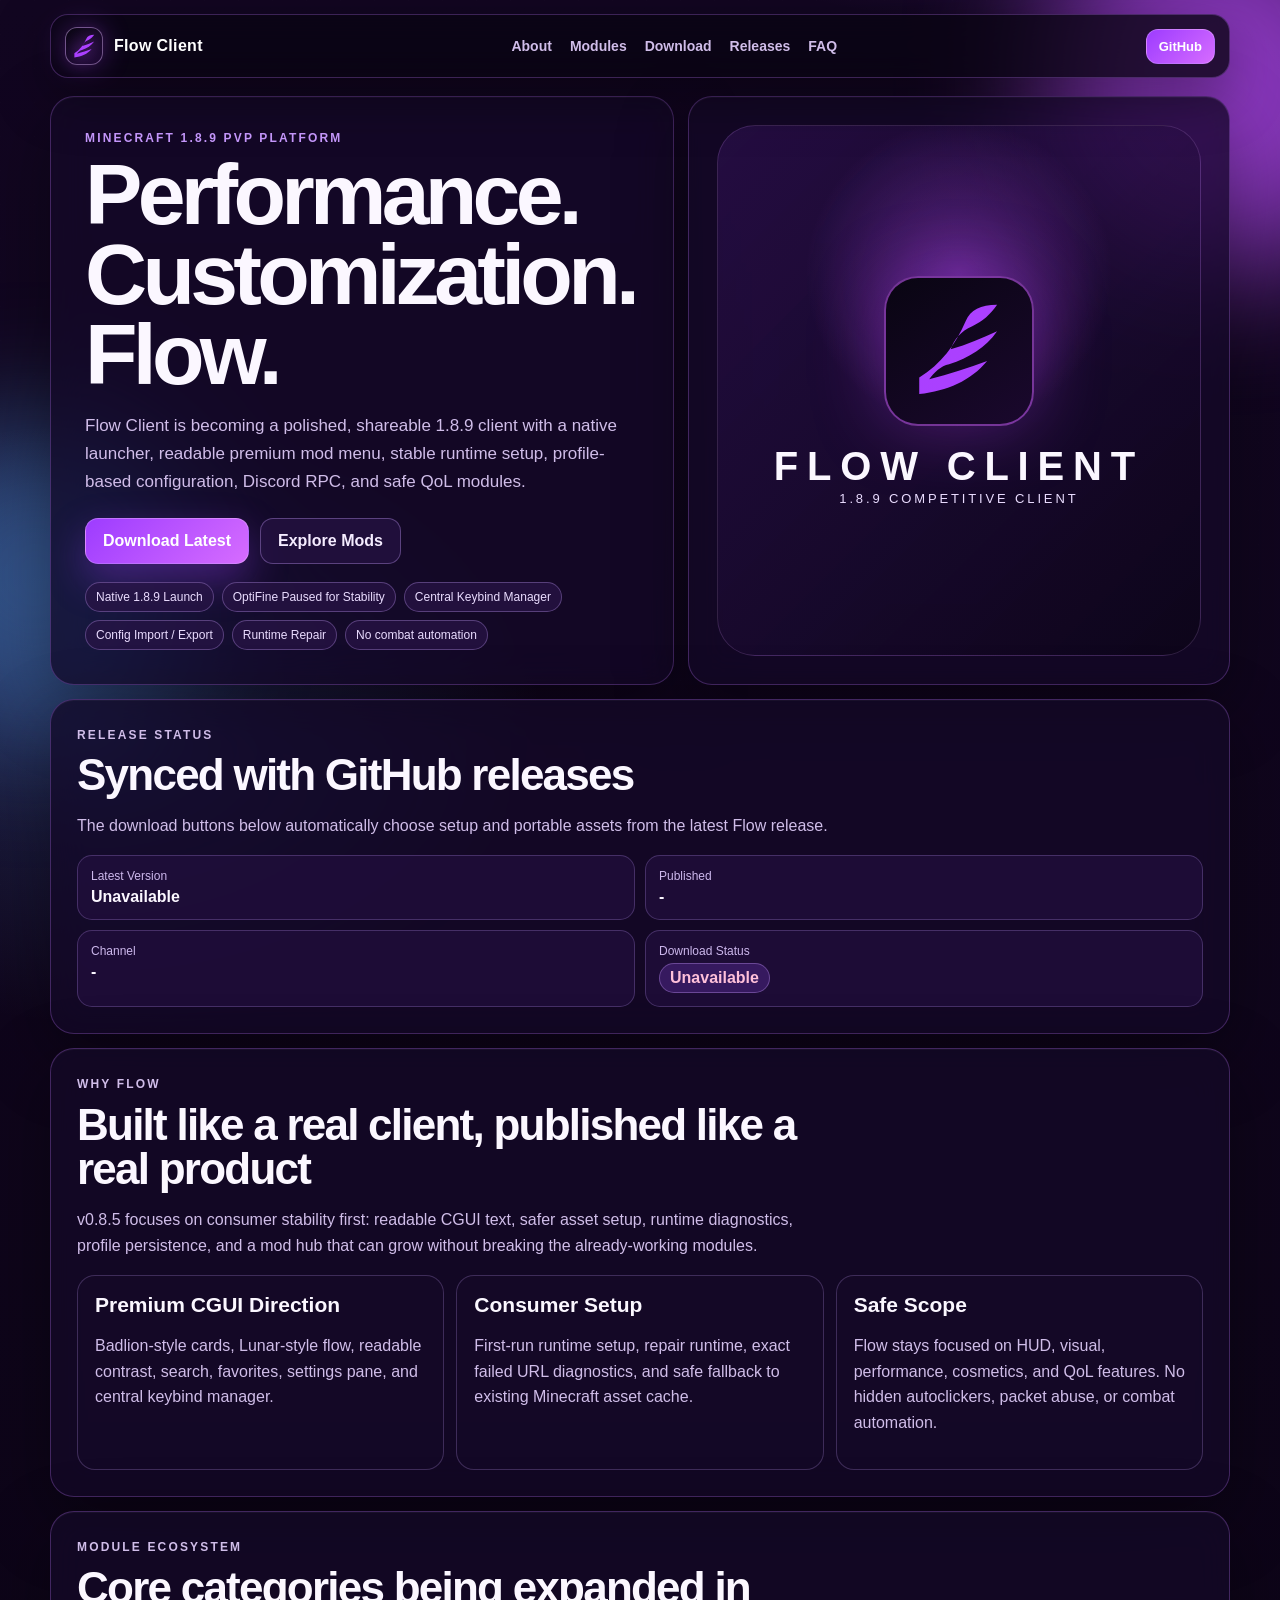
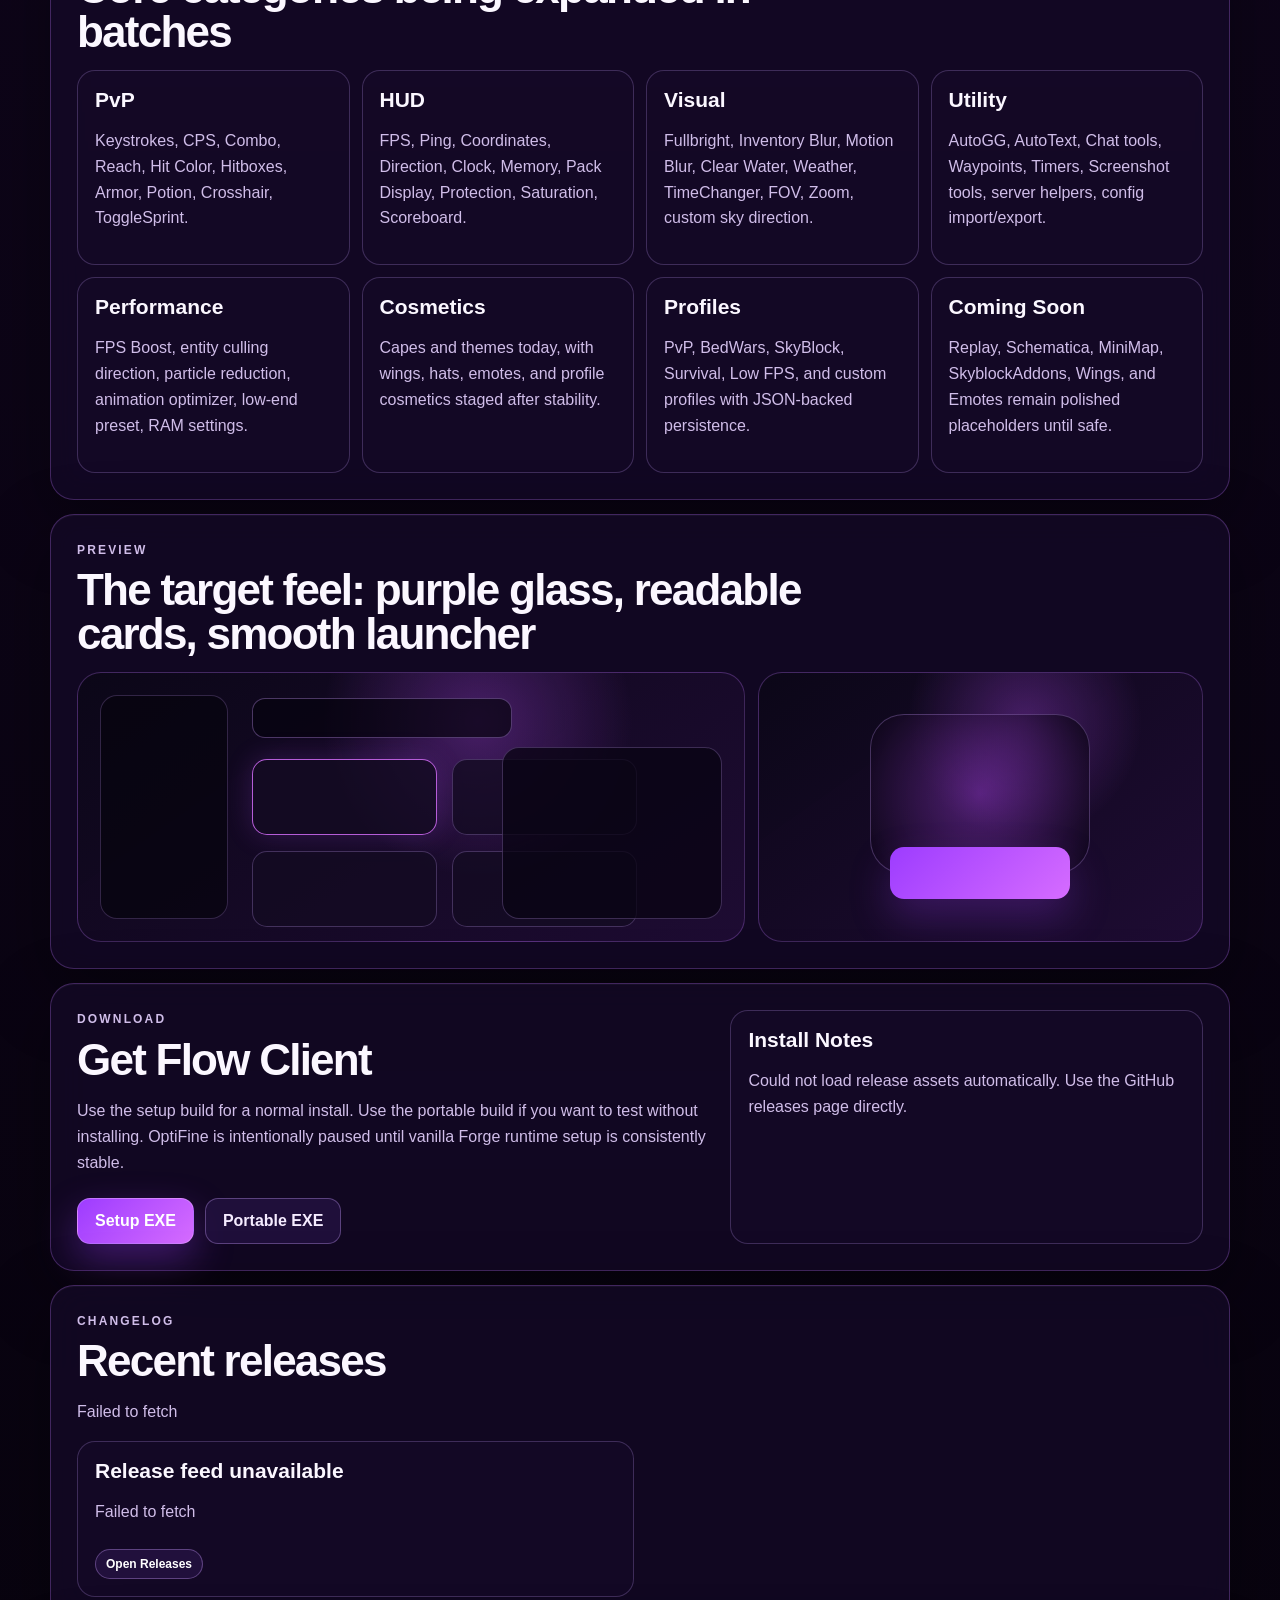
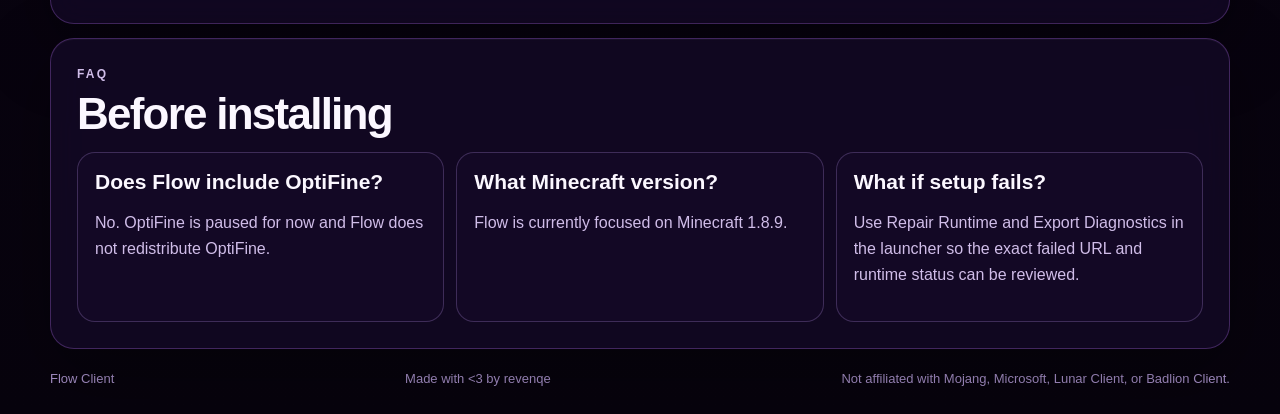
==== index.html @ 824fceea "Update Flow Client website for v0.8.5" ====
<!doctype html>
<html lang="en">
<head>
  <meta charset="UTF-8" />
  <meta name="viewport" content="width=device-width, initial-scale=1.0" />
  <meta name="theme-color" content="#11051e" />
  <title>Flow Client | 1.8.9 PvP Platform</title>
  <meta name="description" content="Flow Client is a Minecraft 1.8.9 PvP client focused on performance, customization, clean UI, stable launching, and safe QoL modules." />
  <style>
    :root{--bg:#07030d;--bg2:#120621;--panel:rgba(20,10,38,.78);--panel2:rgba(32,15,57,.88);--line:rgba(190,120,255,.28);--text:#fbf7ff;--muted:#d0bde9;--accent:#9d3cff;--accent2:#d66cff;--blue:#6fb5ff;--ok:#62f19c;--warn:#ffc86d}*{box-sizing:border-box}html{scroll-behavior:smooth}body{margin:0;min-height:100vh;color:var(--text);font-family:Segoe UI,Manrope,Arial,sans-serif;background:radial-gradient(900px 620px at 78% -10%,rgba(168,83,255,.42),transparent 62%),radial-gradient(760px 520px at 8% 20%,rgba(92,160,255,.2),transparent 58%),linear-gradient(180deg,var(--bg2),var(--bg));overflow-x:hidden}body:before{content:"";position:fixed;inset:0;z-index:-2;background-image:linear-gradient(rgba(255,255,255,.045) 1px,transparent 1px),linear-gradient(90deg,rgba(255,255,255,.045) 1px,transparent 1px);background-size:34px 34px;opacity:.15}.orb{position:fixed;z-index:-1;border-radius:999px;filter:blur(65px);pointer-events:none}.orb.a{width:360px;height:360px;right:-120px;top:-90px;background:rgba(189,77,255,.7)}.orb.b{width:310px;height:310px;left:-120px;top:420px;background:rgba(89,169,255,.42)}.wrap{width:min(1180px,calc(100% - 28px));margin:auto}.nav{position:sticky;top:14px;z-index:10;margin-top:14px;border:1px solid var(--line);border-radius:18px;background:rgba(9,4,19,.78);backdrop-filter:blur(18px);display:flex;align-items:center;justify-content:space-between;padding:12px 14px;box-shadow:0 18px 55px rgba(0,0,0,.35)}.brand{display:flex;align-items:center;gap:11px;color:white;text-decoration:none;font-weight:900;letter-spacing:.02em}.logo{width:38px;height:38px;border-radius:12px;display:grid;place-items:center;background:linear-gradient(145deg,#090512,#1b0830);border:1px solid rgba(224,180,255,.45);box-shadow:0 0 28px rgba(165,71,255,.32)}.logo svg{width:27px;filter:drop-shadow(0 0 9px #b74dff)}.navlinks{display:flex;gap:18px}.navlinks a{color:var(--muted);text-decoration:none;font-size:14px;font-weight:700}.navlinks a:hover{color:white}.nav .github{padding:9px 12px;border-radius:12px;text-decoration:none;color:white;font-weight:900;font-size:13px;background:linear-gradient(135deg,var(--accent),var(--accent2));border:1px solid rgba(255,255,255,.22)}.hero{display:grid;grid-template-columns:1.07fr .93fr;gap:14px;margin-top:18px}.glass{border:1px solid var(--line);border-radius:24px;background:var(--panel);backdrop-filter:blur(18px) saturate(145%);box-shadow:0 24px 70px rgba(0,0,0,.35),inset 0 1px rgba(255,255,255,.035)}.hero-copy{padding:34px}.eyebrow{margin:0;color:#c899ff;letter-spacing:.18em;text-transform:uppercase;font-size:12px;font-weight:900}.hero h1{font-size:clamp(48px,7vw,86px);line-height:.93;margin:10px 0 0;letter-spacing:-.055em}.lead{font-size:17px;line-height:1.65;color:var(--muted);max-width:680px}.actions{display:flex;flex-wrap:wrap;gap:11px;margin-top:22px}.btn{display:inline-flex;align-items:center;justify-content:center;gap:10px;padding:13px 17px;border-radius:13px;text-decoration:none;font-weight:900;border:1px solid transparent}.primary{color:white;background:linear-gradient(135deg,var(--accent),var(--accent2));box-shadow:0 16px 38px rgba(161,63,255,.34);border-color:rgba(255,255,255,.22)}.secondary{color:#f5ecff;background:rgba(37,18,66,.78);border-color:rgba(203,162,255,.35)}.chips{display:flex;flex-wrap:wrap;gap:8px;margin-top:18px}.chips span{font-size:12px;color:#eadcff;border:1px solid rgba(203,162,255,.32);border-radius:999px;padding:7px 10px;background:rgba(40,20,70,.75)}.hero-card{padding:24px;display:grid;place-items:center;text-align:center;min-height:410px;position:relative;overflow:hidden}.hero-card:before{content:"";position:absolute;inset:28px;border-radius:38px;background:radial-gradient(circle at 50% 28%,rgba(189,77,255,.38),transparent 34%),linear-gradient(135deg,rgba(82,30,139,.28),rgba(8,4,16,.5));border:1px solid rgba(219,158,255,.18)}.hero-inner{position:relative}.biglogo{width:150px;height:150px;margin:auto;border-radius:34px;background:linear-gradient(145deg,#090512,#1a082d);border:2px solid rgba(202,92,255,.55);display:grid;place-items:center;box-shadow:0 0 70px rgba(184,64,255,.34)}.biglogo svg{width:106px}.hero-card h2{font-size:40px;letter-spacing:.22em;margin:18px 0 2px}.tagline{color:#eadcff;letter-spacing:.22em;font-size:13px}.section{margin-top:14px;padding:26px}.section-head{max-width:760px}.section h2{font-size:clamp(28px,4vw,44px);line-height:1;margin:8px 0 0;letter-spacing:-.04em}.section p,.card p,.release p,.faq p{color:var(--muted);line-height:1.62}.grid{display:grid;gap:12px;margin-top:16px}.cols3{grid-template-columns:repeat(3,minmax(0,1fr))}.cols4{grid-template-columns:repeat(4,minmax(0,1fr))}.card,.release,.faq{border:1px solid rgba(202,157,255,.24);border-radius:18px;background:rgba(21,10,39,.72);padding:17px}.card h3,.release h3,.faq h3{margin:0;font-size:21px}.status{display:grid;grid-template-columns:repeat(2,minmax(0,1fr));gap:10px;margin-top:16px}.status div{padding:13px;border-radius:15px;border:1px solid rgba(202,157,255,.24);background:rgba(34,16,61,.72)}.status span{display:block;color:#cdb8ed;font-size:12px}.status strong{display:block;margin-top:5px}.pill{display:inline-flex;width:max-content;border-radius:999px;padding:5px 10px;border:1px solid rgba(202,157,255,.35);background:rgba(77,38,130,.55)}.good{color:#a8ffd3}.empty{color:#ffe0a4}.bad{color:#ffc0da}.mockgrid{display:grid;grid-template-columns:1.2fr .8fr;gap:13px;margin-top:16px}.mock{min-height:270px;border:1px solid var(--line);border-radius:24px;background:radial-gradient(circle at 60% 18%,rgba(190,77,255,.3),transparent 34%),linear-gradient(145deg,rgba(12,7,24,.95),rgba(32,13,54,.9));position:relative;overflow:hidden}.mock .rail{position:absolute;left:22px;top:22px;bottom:22px;width:128px;border-radius:17px;background:rgba(7,4,15,.75);border:1px solid rgba(202,157,255,.22)}.mock .search{position:absolute;left:174px;top:25px;width:260px;height:40px;border-radius:13px;border:1px solid rgba(202,157,255,.34);background:rgba(7,4,15,.7)}.mock .cardlet{position:absolute;width:185px;height:76px;border-radius:15px;border:1px solid rgba(202,157,255,.26);background:rgba(20,12,35,.82)}.mock .cardlet.a{left:174px;top:86px;border-color:rgba(218,112,255,.82);box-shadow:0 0 28px rgba(179,78,255,.2)}.mock .cardlet.b{left:374px;top:86px}.mock .cardlet.c{left:174px;top:178px}.mock .cardlet.d{left:374px;top:178px}.mock .pane{position:absolute;right:22px;top:74px;bottom:22px;width:220px;border-radius:17px;border:1px solid rgba(202,157,255,.26);background:rgba(10,5,20,.78)}.launcher .heroicon{position:absolute;left:50%;top:45%;transform:translate(-50%,-50%);width:220px;height:160px;border-radius:34px;border:1px solid rgba(202,157,255,.28);background:radial-gradient(circle,rgba(187,72,255,.36),rgba(10,5,20,.86))}.launcher .play{position:absolute;left:50%;bottom:42px;transform:translateX(-50%);width:180px;height:52px;border-radius:14px;background:linear-gradient(135deg,var(--accent),var(--accent2));box-shadow:0 18px 40px rgba(161,63,255,.26)}.download{display:grid;grid-template-columns:1.15fr .85fr;gap:14px}.release-list{display:grid;grid-template-columns:repeat(2,minmax(0,1fr));gap:12px;margin-top:16px}.mini{display:inline-flex;margin:8px 7px 0 0;padding:7px 10px;border-radius:999px;border:1px solid rgba(202,157,255,.35);background:rgba(38,19,67,.8);text-decoration:none;color:white;font-size:12px;font-weight:800}.footer{display:flex;justify-content:space-between;gap:10px;color:#aa93cc;font-size:13px;padding:22px 0 28px}.disabled{opacity:.58;pointer-events:none}.skeleton{height:10px;border-radius:999px;background:linear-gradient(90deg,rgba(130,99,186,.3),rgba(201,171,255,.52),rgba(130,99,186,.3));background-size:220% 100%;animation:shim 1.2s linear infinite}.skeleton.short{width:55%;margin-top:10px}@keyframes shim{from{background-position:220% 0}to{background-position:-220% 0}}@media(max-width:1040px){.hero,.download,.mockgrid{grid-template-columns:1fr}.cols4{grid-template-columns:repeat(2,minmax(0,1fr))}.navlinks{display:none}}@media(max-width:760px){.wrap{width:min(100% - 18px,1180px)}.nav{top:8px}.hero-copy,.section,.hero-card{padding:18px}.cols3,.cols4,.status,.release-list{grid-template-columns:1fr}.biglogo{width:116px;height:116px}.biglogo svg{width:78px}.hero-card h2{font-size:28px}.footer{flex-direction:column}.mock{min-height:230px}.mock .pane{display:none}.mock .cardlet{width:150px}.mock .cardlet.b,.mock .cardlet.d{left:338px}}
  </style>
</head>
<body>
  <div class="orb a"></div><div class="orb b"></div>
  <header class="wrap nav">
    <a class="brand" href="#top"><span class="logo"><svg viewBox="0 0 64 64"><path fill="url(#g)" d="M8 48c13-8 22-20 28-34 3-7 9-10 19-10-4 6-9 10-15 13-7 3-11 8-13 14 10-3 19-7 28-11-7 10-17 16-29 20-5 1-9 5-12 9 12-3 24-7 35-11-10 12-24 18-41 20z"/><defs><linearGradient id="g" x1="8" y1="54" x2="56" y2="4"><stop stop-color="#7a2cff"/><stop offset=".55" stop-color="#b243ff"/><stop offset="1" stop-color="#f08bff"/></linearGradient></defs></svg></span><span>Flow Client</span></a>
    <nav class="navlinks"><a href="#about">About</a><a href="#modules">Modules</a><a href="#download">Download</a><a href="#releases">Releases</a><a href="#faq">FAQ</a></nav>
    <a class="github" href="https://github.com/trxpworks/FlowClient" target="_blank" rel="noreferrer">GitHub</a>
  </header>
  <main id="top" class="wrap">
    <section class="hero">
      <div class="hero-copy glass">
        <p class="eyebrow">Minecraft 1.8.9 PvP Platform</p>
        <h1>Performance. Customization. Flow.</h1>
        <p class="lead">Flow Client is becoming a polished, shareable 1.8.9 client with a native launcher, readable premium mod menu, stable runtime setup, profile-based configuration, Discord RPC, and safe QoL modules.</p>
        <div class="actions"><a id="heroDownloadBtn" class="btn primary" href="https://github.com/trxpworks/FlowClient/releases" target="_blank" rel="noreferrer">Download Latest</a><a class="btn secondary" href="#modules">Explore Mods</a></div>
        <div class="chips"><span>Native 1.8.9 Launch</span><span>OptiFine Paused for Stability</span><span>Central Keybind Manager</span><span>Config Import / Export</span><span>Runtime Repair</span><span>No combat automation</span></div>
      </div>
      <aside class="hero-card glass">
        <div class="hero-inner"><div class="biglogo"><svg viewBox="0 0 64 64"><path fill="url(#g2)" d="M8 48c13-8 22-20 28-34 3-7 9-10 19-10-4 6-9 10-15 13-7 3-11 8-13 14 10-3 19-7 28-11-7 10-17 16-29 20-5 1-9 5-12 9 12-3 24-7 35-11-10 12-24 18-41 20z"/><defs><linearGradient id="g2" x1="8" y1="54" x2="56" y2="4"><stop stop-color="#7a2cff"/><stop offset=".55" stop-color="#b243ff"/><stop offset="1" stop-color="#f08bff"/></linearGradient></defs></svg></div><h2>FLOW CLIENT</h2><div class="tagline">1.8.9 COMPETITIVE CLIENT</div></div>
      </aside>
    </section>
    <section class="section glass">
      <div class="section-head"><p class="eyebrow">Release Status</p><h2>Synced with GitHub releases</h2><p>The download buttons below automatically choose setup and portable assets from the latest Flow release.</p></div>
      <div class="status"><div><span>Latest Version</span><strong id="latestVersion">Checking...</strong></div><div><span>Published</span><strong id="latestPublished">-</strong></div><div><span>Channel</span><strong id="latestChannel">-</strong></div><div><span>Download Status</span><strong id="downloadStatus" class="pill">Loading</strong></div></div>
    </section>
    <section id="about" class="section glass"><div class="section-head"><p class="eyebrow">Why Flow</p><h2>Built like a real client, published like a real product</h2><p>v0.8.5 focuses on consumer stability first: readable CGUI text, safer asset setup, runtime diagnostics, profile persistence, and a mod hub that can grow without breaking the already-working modules.</p></div><div class="grid cols3"><article class="card"><h3>Premium CGUI Direction</h3><p>Badlion-style cards, Lunar-style flow, readable contrast, search, favorites, settings pane, and central keybind manager.</p></article><article class="card"><h3>Consumer Setup</h3><p>First-run runtime setup, repair runtime, exact failed URL diagnostics, and safe fallback to existing Minecraft asset cache.</p></article><article class="card"><h3>Safe Scope</h3><p>Flow stays focused on HUD, visual, performance, cosmetics, and QoL features. No hidden autoclickers, packet abuse, or combat automation.</p></article></div></section>
    <section id="modules" class="section glass"><div class="section-head"><p class="eyebrow">Module Ecosystem</p><h2>Core categories being expanded in batches</h2></div><div class="grid cols4"><article class="card"><h3>PvP</h3><p>Keystrokes, CPS, Combo, Reach, Hit Color, Hitboxes, Armor, Potion, Crosshair, ToggleSprint.</p></article><article class="card"><h3>HUD</h3><p>FPS, Ping, Coordinates, Direction, Clock, Memory, Pack Display, Protection, Saturation, Scoreboard.</p></article><article class="card"><h3>Visual</h3><p>Fullbright, Inventory Blur, Motion Blur, Clear Water, Weather, TimeChanger, FOV, Zoom, custom sky direction.</p></article><article class="card"><h3>Utility</h3><p>AutoGG, AutoText, Chat tools, Waypoints, Timers, Screenshot tools, server helpers, config import/export.</p></article><article class="card"><h3>Performance</h3><p>FPS Boost, entity culling direction, particle reduction, animation optimizer, low-end preset, RAM settings.</p></article><article class="card"><h3>Cosmetics</h3><p>Capes and themes today, with wings, hats, emotes, and profile cosmetics staged after stability.</p></article><article class="card"><h3>Profiles</h3><p>PvP, BedWars, SkyBlock, Survival, Low FPS, and custom profiles with JSON-backed persistence.</p></article><article class="card"><h3>Coming Soon</h3><p>Replay, Schematica, MiniMap, SkyblockAddons, Wings, and Emotes remain polished placeholders until safe.</p></article></div></section>
    <section class="section glass"><div class="section-head"><p class="eyebrow">Preview</p><h2>The target feel: purple glass, readable cards, smooth launcher</h2></div><div class="mockgrid"><div class="mock"><div class="rail"></div><div class="search"></div><div class="cardlet a"></div><div class="cardlet b"></div><div class="cardlet c"></div><div class="cardlet d"></div><div class="pane"></div></div><div class="mock launcher"><div class="heroicon"></div><div class="play"></div></div></div></section>
    <section id="download" class="section glass"><div class="download"><div><p class="eyebrow">Download</p><h2>Get Flow Client</h2><p>Use the setup build for a normal install. Use the portable build if you want to test without installing. OptiFine is intentionally paused until vanilla Forge runtime setup is consistently stable.</p><div class="actions"><a id="setupBtn" class="btn primary" href="https://github.com/trxpworks/FlowClient/releases" target="_blank" rel="noreferrer">Setup EXE</a><a id="portableBtn" class="btn secondary" href="https://github.com/trxpworks/FlowClient/releases" target="_blank" rel="noreferrer">Portable EXE</a></div></div><aside class="card"><h3>Install Notes</h3><p id="downloadHint">Checking GitHub release assets...</p></aside></div></section>
    <section id="releases" class="section glass"><div class="section-head"><p class="eyebrow">Changelog</p><h2>Recent releases</h2><p id="feedHint">Loading timeline...</p></div><div id="releaseList" class="release-list"><article class="release"><div class="skeleton"></div><div class="skeleton short"></div></article><article class="release"><div class="skeleton"></div><div class="skeleton short"></div></article></div></section>
    <section id="faq" class="section glass"><div class="section-head"><p class="eyebrow">FAQ</p><h2>Before installing</h2></div><div class="grid cols3"><article class="faq"><h3>Does Flow include OptiFine?</h3><p>No. OptiFine is paused for now and Flow does not redistribute OptiFine.</p></article><article class="faq"><h3>What Minecraft version?</h3><p>Flow is currently focused on Minecraft 1.8.9.</p></article><article class="faq"><h3>What if setup fails?</h3><p>Use Repair Runtime and Export Diagnostics in the launcher so the exact failed URL and runtime status can be reviewed.</p></article></div></section>
  </main>
  <footer class="wrap footer"><span>Flow Client</span><span>Made with &lt;3 by revenqe</span><span>Not affiliated with Mojang, Microsoft, Lunar Client, or Badlion Client.</span></footer>
  <script>
    const owner='trxpworks', repo='FlowClient';
    const releasesUrl=`https://api.github.com/repos/${owner}/${repo}/releases?per_page=6`;
    const releasePage=`https://github.com/${owner}/${repo}/releases`;
    const latestVersion=document.getElementById('latestVersion'), latestPublished=document.getElementById('latestPublished'), latestChannel=document.getElementById('latestChannel'), downloadStatus=document.getElementById('downloadStatus'), releaseList=document.getElementById('releaseList'), feedHint=document.getElementById('feedHint'), downloadHint=document.getElementById('downloadHint');
    const setupBtns=[document.getElementById('heroDownloadBtn'),document.getElementById('setupBtn')].filter(Boolean), portableBtns=[document.getElementById('portableBtn')].filter(Boolean);
    const esc=v=>String(v||'').replaceAll('&','&amp;').replaceAll('<','&lt;').replaceAll('>','&gt;').replaceAll('"','&quot;').replaceAll("'",'&#39;');
    const date=v=>{const d=new Date(v||'');return isNaN(d)?'-':d.toLocaleDateString(undefined,{year:'numeric',month:'short',day:'numeric'});};
    const tag=v=>String(v||'').replace(/^v/i,'').trim();
    function score(name,type){const n=String(name||'').toLowerCase();let s=0;if(n.endsWith('.exe'))s+=20;if(n.includes('flow'))s+=15;if(n.includes('launcher'))s+=8;if(type==='setup'&&/(setup|installer|install)/.test(n))s+=24;if(type==='setup'&&/portable/.test(n))s-=30;if(type==='portable'&&/portable/.test(n))s+=24;if(type==='portable'&&n.endsWith('.exe')&&!/(setup|installer|install|blockmap)/.test(n))s+=16;if(/blockmap|source|debug/.test(n))s-=30;return s;}
    function best(rel,type){return (rel.assets||[]).filter(a=>a.browser_download_url).map(a=>({a,s:score(a.name,type)})).sort((x,y)=>y.s-x.s)[0]?.s>10?(rel.assets||[]).filter(a=>a.browser_download_url).map(a=>({a,s:score(a.name,type)})).sort((x,y)=>y.s-x.s)[0].a.browser_download_url:'';}
    function setStatus(text,cls){downloadStatus.textContent=text;downloadStatus.className='pill '+(cls||'');}
    function apply(btn,url){btn.href=url||releasePage;btn.classList.toggle('disabled',!url);btn.setAttribute('aria-disabled',url?'false':'true');}
    function notes(body){const t=String(body||'').replace(/[`*_>#]/g,'').replace(/\s+/g,' ').trim();return t?t.slice(0,170)+(t.length>170?'...':''):'No release notes provided.';}
    function card(rel){const setup=best(rel,'setup'), portable=best(rel,'portable'), v=tag(rel.tag_name||rel.name), title=rel.name||rel.tag_name||'Release';let links=`<a class="mini" href="${esc(rel.html_url||releasePage)}" target="_blank" rel="noreferrer">Notes</a>`;if(setup)links+=`<a class="mini" href="${esc(setup)}" target="_blank" rel="noreferrer">Setup</a>`;if(portable)links+=`<a class="mini" href="${esc(portable)}" target="_blank" rel="noreferrer">Portable</a>`;return `<article class="release"><h3>${esc(title)}</h3><p>${esc(notes(rel.body))}</p><p><strong>v${esc(v)}</strong> | ${esc(date(rel.published_at||rel.created_at))}</p>${links}</article>`;}
    async function load(){try{const r=await fetch(releasesUrl,{headers:{Accept:'application/vnd.github+json'}});if(!r.ok)throw new Error('HTTP '+r.status);const rels=(await r.json()).filter(r=>!r.draft);if(!rels.length)throw new Error('No releases published yet');const latest=rels[0], setup=best(latest,'setup'), portable=best(latest,'portable');latestVersion.textContent='v'+tag(latest.tag_name||latest.name);latestPublished.textContent=date(latest.published_at||latest.created_at);latestChannel.textContent=latest.prerelease?'Preview':'Stable';setStatus(setup||portable?'Ready':'Partial',setup||portable?'good':'empty');setupBtns.forEach(b=>apply(b,setup));portableBtns.forEach(b=>apply(b,portable));downloadHint.innerHTML=`Latest <strong>v${esc(tag(latest.tag_name||latest.name))}</strong>. ${setup?'Setup detected.':'Setup asset missing.'} ${portable?'Portable detected.':'Portable asset missing.'}`;feedHint.textContent='Synced with FlowClient GitHub releases.';releaseList.innerHTML=rels.slice(0,4).map(card).join('');}catch(e){setStatus('Unavailable','bad');latestVersion.textContent='Unavailable';downloadHint.textContent='Could not load release assets automatically. Use the GitHub releases page directly.';feedHint.textContent=String(e.message||e);releaseList.innerHTML=`<article class="release"><h3>Release feed unavailable</h3><p>${esc(e.message||e)}</p><a class="mini" href="${releasePage}" target="_blank" rel="noreferrer">Open Releases</a></article>`;setupBtns.concat(portableBtns).forEach(b=>apply(b,releasePage));}}
    load();
  </script>
</body>
</html>
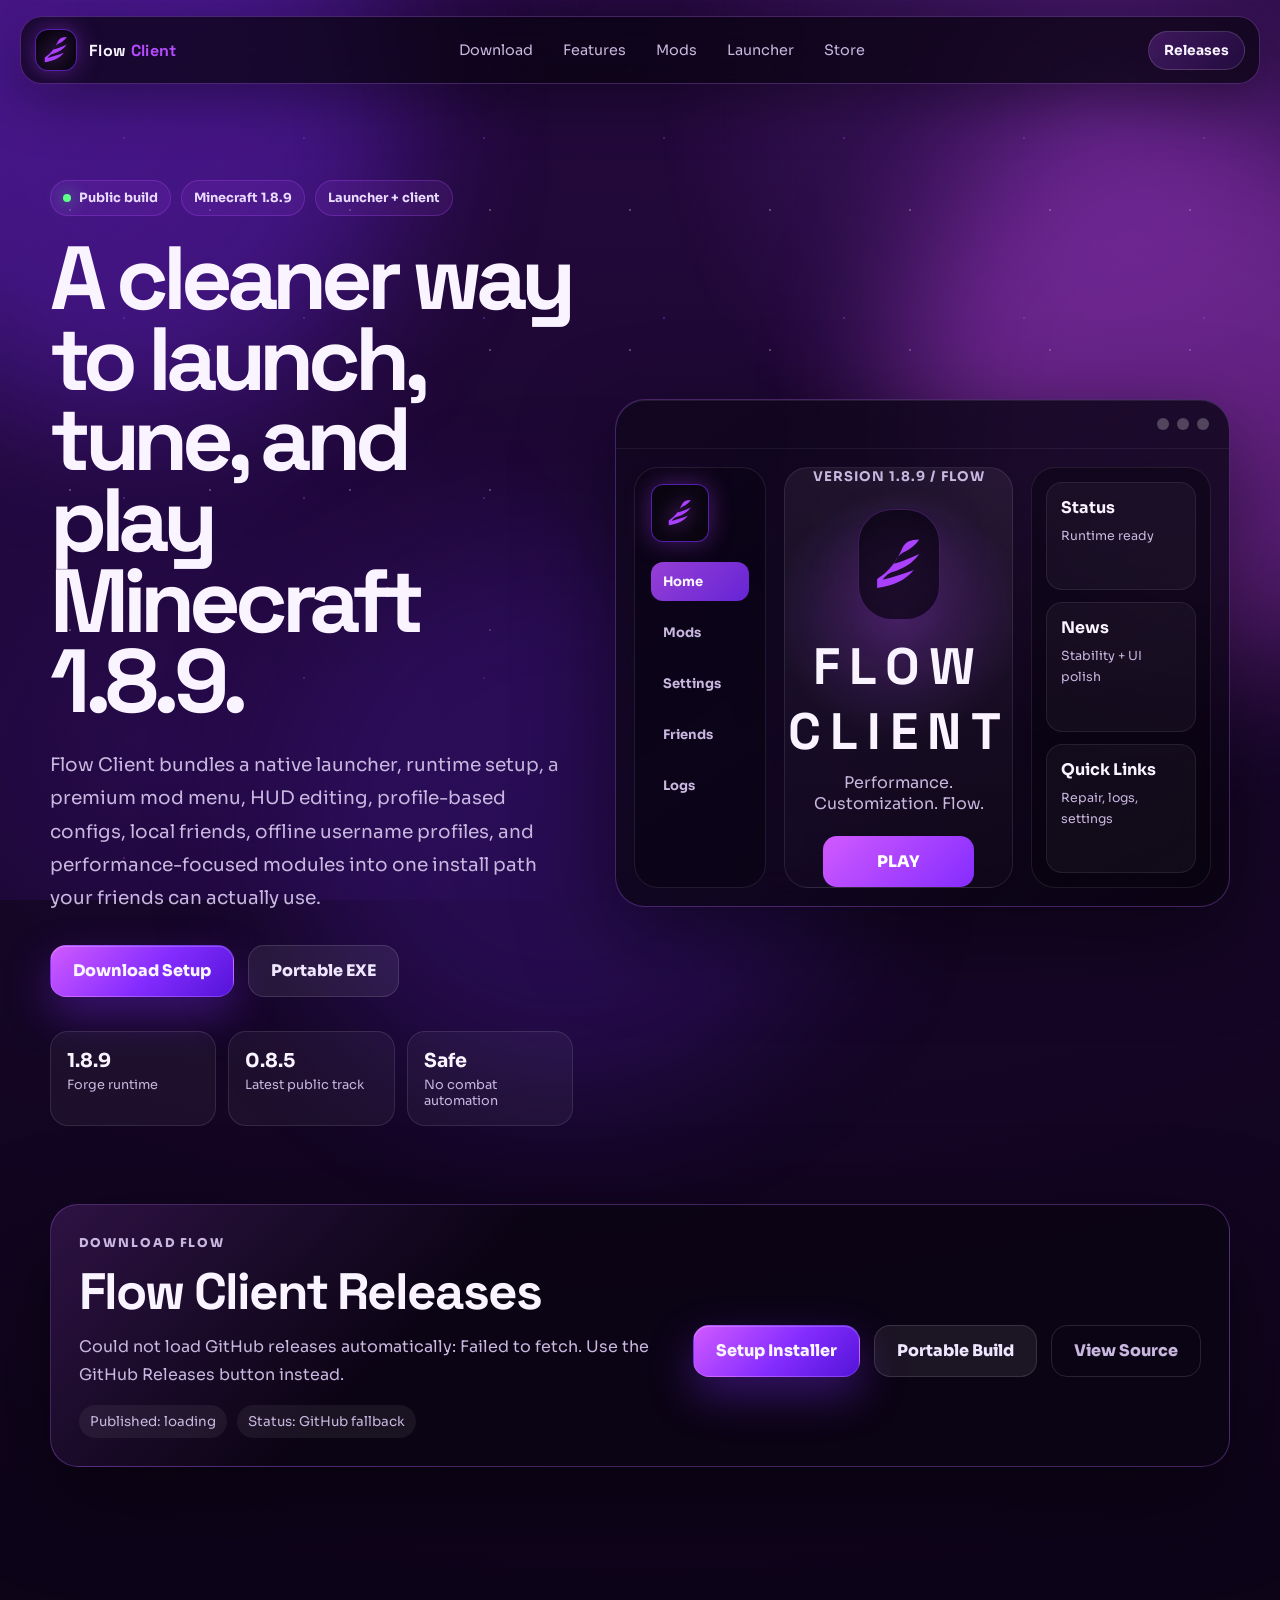
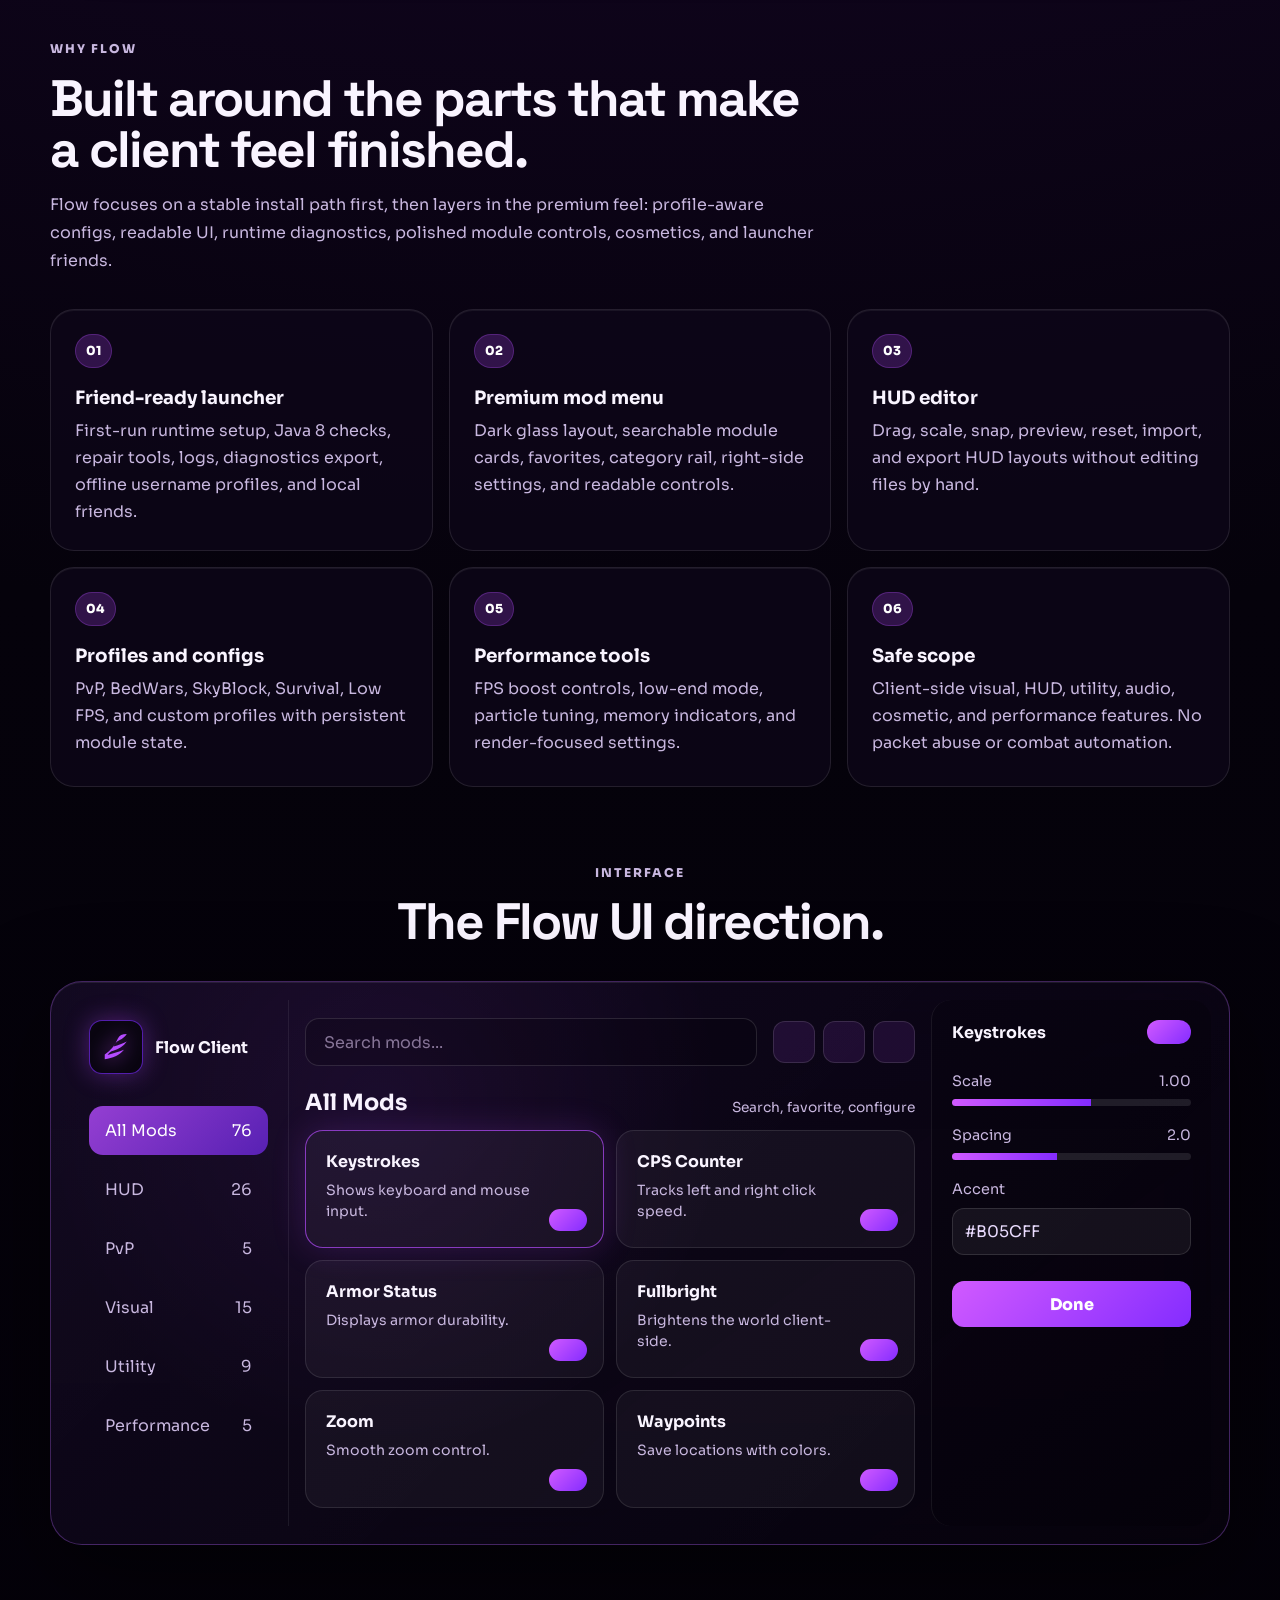
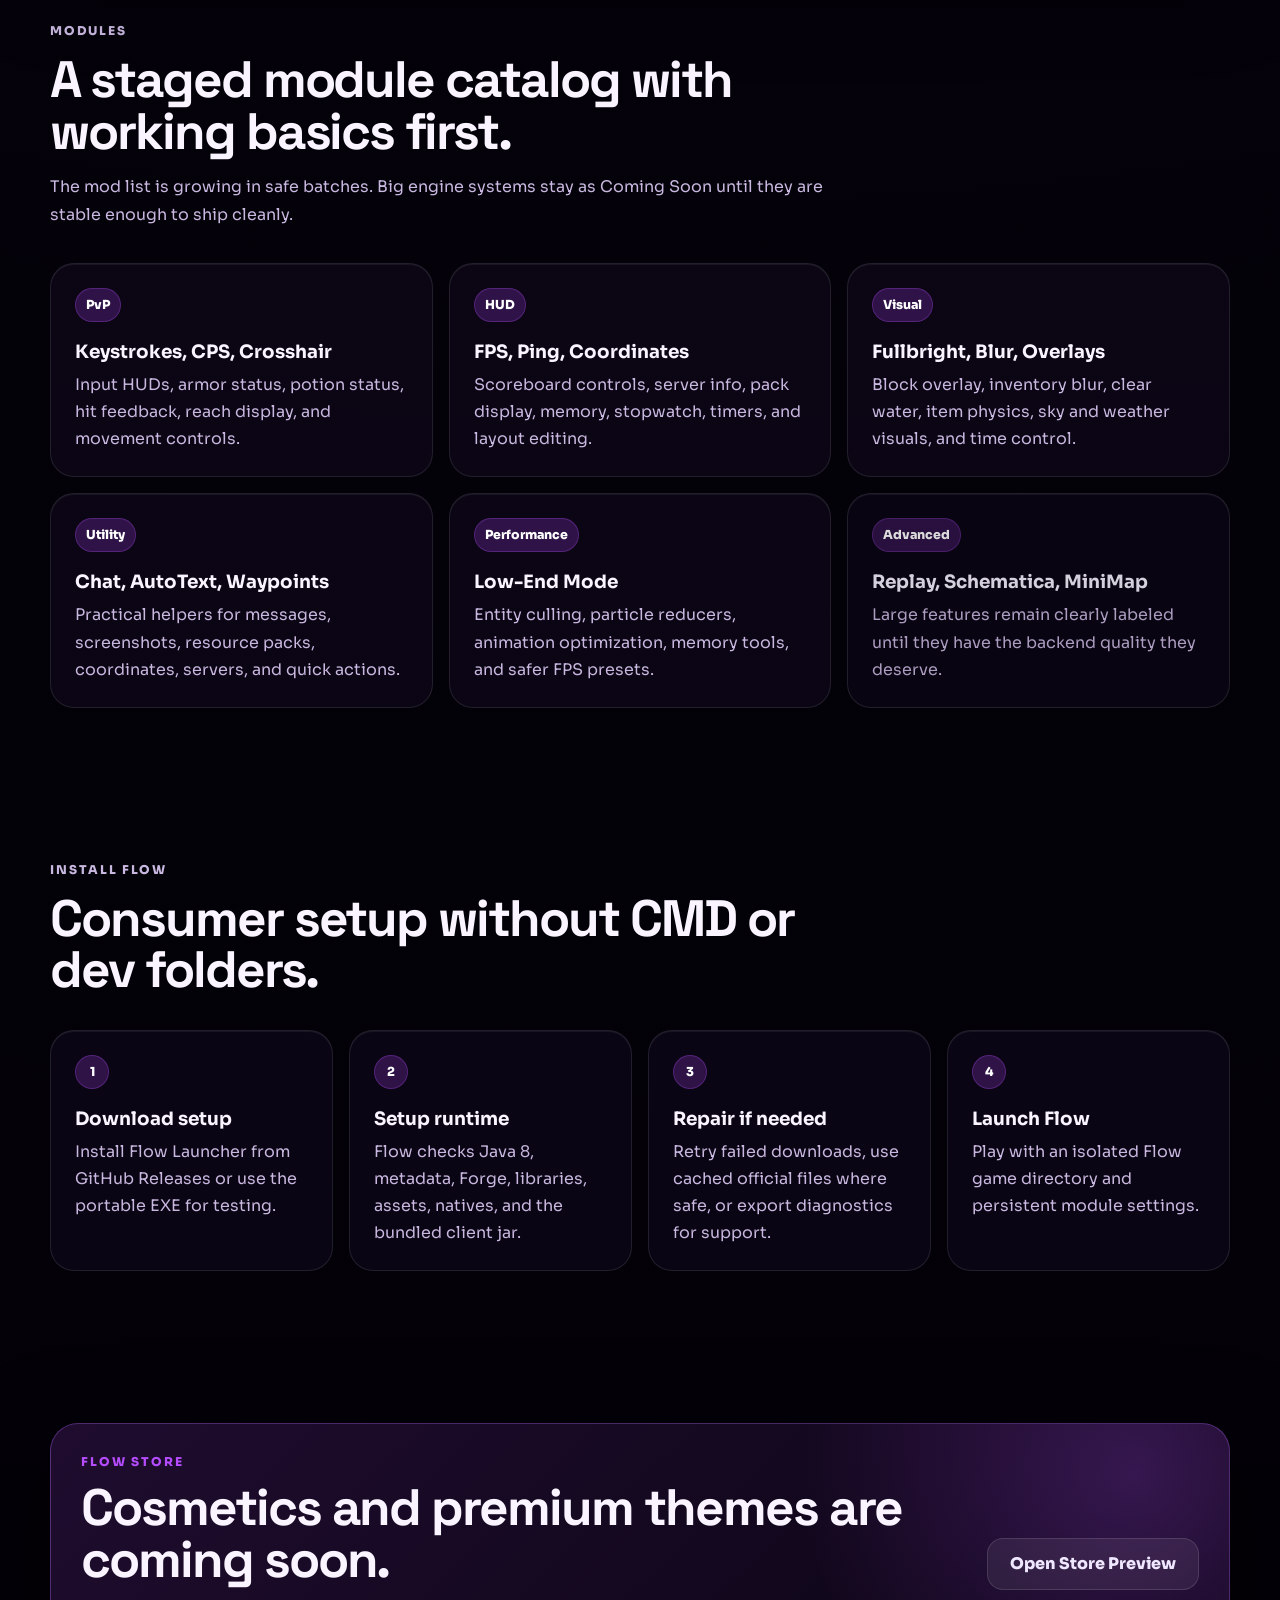
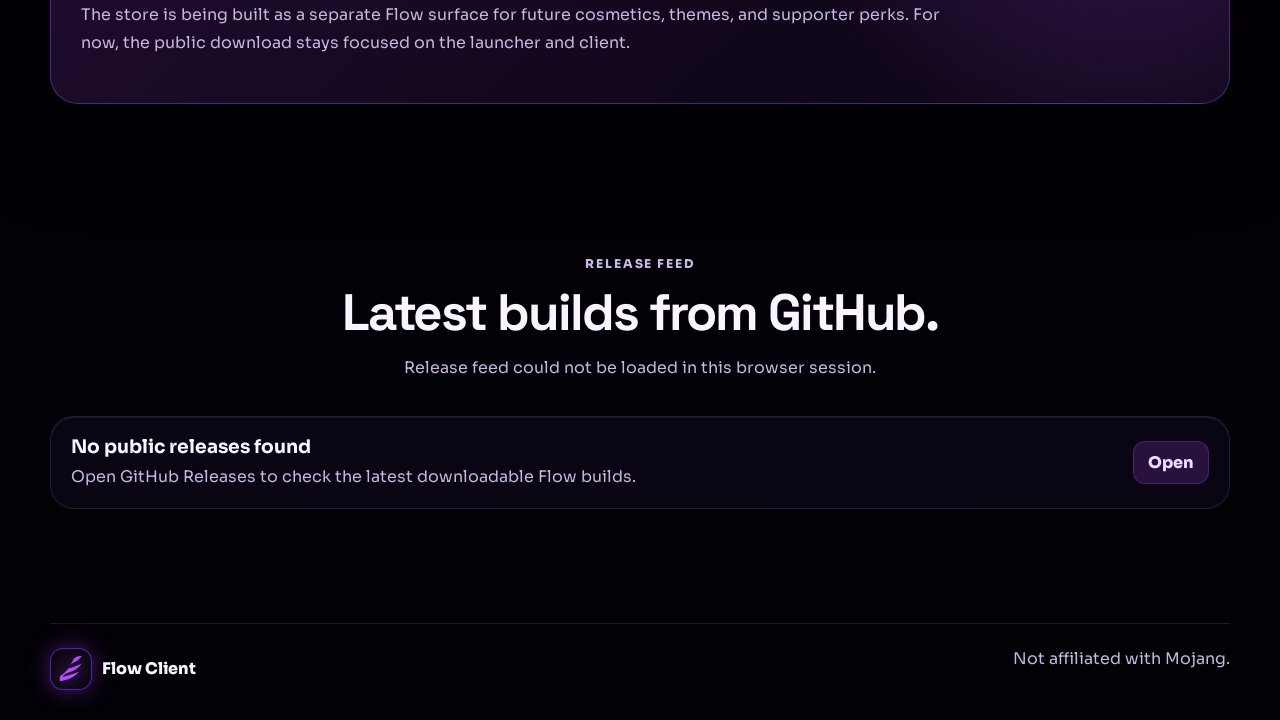
==== commit b237df62: "Revamp Flow Client website and add store entry" ====
--- a/index.html
+++ b/index.html
@@ -3,62 +3,36 @@
 <head>
   <meta charset="UTF-8" />
   <meta name="viewport" content="width=device-width, initial-scale=1.0" />
-  <meta name="theme-color" content="#11051e" />
-  <title>Flow Client | 1.8.9 PvP Platform</title>
-  <meta name="description" content="Flow Client is a Minecraft 1.8.9 PvP client focused on performance, customization, clean UI, stable launching, and safe QoL modules." />
+  <meta name="theme-color" content="#08020f" />
+  <title>Flow Client | Modern Minecraft 1.8.9 Client</title>
+  <meta name="description" content="Flow Client is a modern Minecraft 1.8.9 client with a polished launcher, premium mod menu, HUD editor, profiles, performance tools, cosmetics, and safe quality-of-life modules." />
+  <link rel="preconnect" href="https://fonts.googleapis.com">
+  <link rel="preconnect" href="https://fonts.gstatic.com" crossorigin>
+  <link href="https://fonts.googleapis.com/css2?family=Sora:wght@400;500;600;700;800&family=Space+Grotesk:wght@600;700&display=swap" rel="stylesheet">
   <style>
-    :root{--bg:#07030d;--bg2:#120621;--panel:rgba(20,10,38,.78);--panel2:rgba(32,15,57,.88);--line:rgba(190,120,255,.28);--text:#fbf7ff;--muted:#d0bde9;--accent:#9d3cff;--accent2:#d66cff;--blue:#6fb5ff;--ok:#62f19c;--warn:#ffc86d}*{box-sizing:border-box}html{scroll-behavior:smooth}body{margin:0;min-height:100vh;color:var(--text);font-family:Segoe UI,Manrope,Arial,sans-serif;background:radial-gradient(900px 620px at 78% -10%,rgba(168,83,255,.42),transparent 62%),radial-gradient(760px 520px at 8% 20%,rgba(92,160,255,.2),transparent 58%),linear-gradient(180deg,var(--bg2),var(--bg));overflow-x:hidden}body:before{content:"";position:fixed;inset:0;z-index:-2;background-image:linear-gradient(rgba(255,255,255,.045) 1px,transparent 1px),linear-gradient(90deg,rgba(255,255,255,.045) 1px,transparent 1px);background-size:34px 34px;opacity:.15}.orb{position:fixed;z-index:-1;border-radius:999px;filter:blur(65px);pointer-events:none}.orb.a{width:360px;height:360px;right:-120px;top:-90px;background:rgba(189,77,255,.7)}.orb.b{width:310px;height:310px;left:-120px;top:420px;background:rgba(89,169,255,.42)}.wrap{width:min(1180px,calc(100% - 28px));margin:auto}.nav{position:sticky;top:14px;z-index:10;margin-top:14px;border:1px solid var(--line);border-radius:18px;background:rgba(9,4,19,.78);backdrop-filter:blur(18px);display:flex;align-items:center;justify-content:space-between;padding:12px 14px;box-shadow:0 18px 55px rgba(0,0,0,.35)}.brand{display:flex;align-items:center;gap:11px;color:white;text-decoration:none;font-weight:900;letter-spacing:.02em}.logo{width:38px;height:38px;border-radius:12px;display:grid;place-items:center;background:linear-gradient(145deg,#090512,#1b0830);border:1px solid rgba(224,180,255,.45);box-shadow:0 0 28px rgba(165,71,255,.32)}.logo svg{width:27px;filter:drop-shadow(0 0 9px #b74dff)}.navlinks{display:flex;gap:18px}.navlinks a{color:var(--muted);text-decoration:none;font-size:14px;font-weight:700}.navlinks a:hover{color:white}.nav .github{padding:9px 12px;border-radius:12px;text-decoration:none;color:white;font-weight:900;font-size:13px;background:linear-gradient(135deg,var(--accent),var(--accent2));border:1px solid rgba(255,255,255,.22)}.hero{display:grid;grid-template-columns:1.07fr .93fr;gap:14px;margin-top:18px}.glass{border:1px solid var(--line);border-radius:24px;background:var(--panel);backdrop-filter:blur(18px) saturate(145%);box-shadow:0 24px 70px rgba(0,0,0,.35),inset 0 1px rgba(255,255,255,.035)}.hero-copy{padding:34px}.eyebrow{margin:0;color:#c899ff;letter-spacing:.18em;text-transform:uppercase;font-size:12px;font-weight:900}.hero h1{font-size:clamp(48px,7vw,86px);line-height:.93;margin:10px 0 0;letter-spacing:-.055em}.lead{font-size:17px;line-height:1.65;color:var(--muted);max-width:680px}.actions{display:flex;flex-wrap:wrap;gap:11px;margin-top:22px}.btn{display:inline-flex;align-items:center;justify-content:center;gap:10px;padding:13px 17px;border-radius:13px;text-decoration:none;font-weight:900;border:1px solid transparent}.primary{color:white;background:linear-gradient(135deg,var(--accent),var(--accent2));box-shadow:0 16px 38px rgba(161,63,255,.34);border-color:rgba(255,255,255,.22)}.secondary{color:#f5ecff;background:rgba(37,18,66,.78);border-color:rgba(203,162,255,.35)}.chips{display:flex;flex-wrap:wrap;gap:8px;margin-top:18px}.chips span{font-size:12px;color:#eadcff;border:1px solid rgba(203,162,255,.32);border-radius:999px;padding:7px 10px;background:rgba(40,20,70,.75)}.hero-card{padding:24px;display:grid;place-items:center;text-align:center;min-height:410px;position:relative;overflow:hidden}.hero-card:before{content:"";position:absolute;inset:28px;border-radius:38px;background:radial-gradient(circle at 50% 28%,rgba(189,77,255,.38),transparent 34%),linear-gradient(135deg,rgba(82,30,139,.28),rgba(8,4,16,.5));border:1px solid rgba(219,158,255,.18)}.hero-inner{position:relative}.biglogo{width:150px;height:150px;margin:auto;border-radius:34px;background:linear-gradient(145deg,#090512,#1a082d);border:2px solid rgba(202,92,255,.55);display:grid;place-items:center;box-shadow:0 0 70px rgba(184,64,255,.34)}.biglogo svg{width:106px}.hero-card h2{font-size:40px;letter-spacing:.22em;margin:18px 0 2px}.tagline{color:#eadcff;letter-spacing:.22em;font-size:13px}.section{margin-top:14px;padding:26px}.section-head{max-width:760px}.section h2{font-size:clamp(28px,4vw,44px);line-height:1;margin:8px 0 0;letter-spacing:-.04em}.section p,.card p,.release p,.faq p{color:var(--muted);line-height:1.62}.grid{display:grid;gap:12px;margin-top:16px}.cols3{grid-template-columns:repeat(3,minmax(0,1fr))}.cols4{grid-template-columns:repeat(4,minmax(0,1fr))}.card,.release,.faq{border:1px solid rgba(202,157,255,.24);border-radius:18px;background:rgba(21,10,39,.72);padding:17px}.card h3,.release h3,.faq h3{margin:0;font-size:21px}.status{display:grid;grid-template-columns:repeat(2,minmax(0,1fr));gap:10px;margin-top:16px}.status div{padding:13px;border-radius:15px;border:1px solid rgba(202,157,255,.24);background:rgba(34,16,61,.72)}.status span{display:block;color:#cdb8ed;font-size:12px}.status strong{display:block;margin-top:5px}.pill{display:inline-flex;width:max-content;border-radius:999px;padding:5px 10px;border:1px solid rgba(202,157,255,.35);background:rgba(77,38,130,.55)}.good{color:#a8ffd3}.empty{color:#ffe0a4}.bad{color:#ffc0da}.mockgrid{display:grid;grid-template-columns:1.2fr .8fr;gap:13px;margin-top:16px}.mock{min-height:270px;border:1px solid var(--line);border-radius:24px;background:radial-gradient(circle at 60% 18%,rgba(190,77,255,.3),transparent 34%),linear-gradient(145deg,rgba(12,7,24,.95),rgba(32,13,54,.9));position:relative;overflow:hidden}.mock .rail{position:absolute;left:22px;top:22px;bottom:22px;width:128px;border-radius:17px;background:rgba(7,4,15,.75);border:1px solid rgba(202,157,255,.22)}.mock .search{position:absolute;left:174px;top:25px;width:260px;height:40px;border-radius:13px;border:1px solid rgba(202,157,255,.34);background:rgba(7,4,15,.7)}.mock .cardlet{position:absolute;width:185px;height:76px;border-radius:15px;border:1px solid rgba(202,157,255,.26);background:rgba(20,12,35,.82)}.mock .cardlet.a{left:174px;top:86px;border-color:rgba(218,112,255,.82);box-shadow:0 0 28px rgba(179,78,255,.2)}.mock .cardlet.b{left:374px;top:86px}.mock .cardlet.c{left:174px;top:178px}.mock .cardlet.d{left:374px;top:178px}.mock .pane{position:absolute;right:22px;top:74px;bottom:22px;width:220px;border-radius:17px;border:1px solid rgba(202,157,255,.26);background:rgba(10,5,20,.78)}.launcher .heroicon{position:absolute;left:50%;top:45%;transform:translate(-50%,-50%);width:220px;height:160px;border-radius:34px;border:1px solid rgba(202,157,255,.28);background:radial-gradient(circle,rgba(187,72,255,.36),rgba(10,5,20,.86))}.launcher .play{position:absolute;left:50%;bottom:42px;transform:translateX(-50%);width:180px;height:52px;border-radius:14px;background:linear-gradient(135deg,var(--accent),var(--accent2));box-shadow:0 18px 40px rgba(161,63,255,.26)}.download{display:grid;grid-template-columns:1.15fr .85fr;gap:14px}.release-list{display:grid;grid-template-columns:repeat(2,minmax(0,1fr));gap:12px;margin-top:16px}.mini{display:inline-flex;margin:8px 7px 0 0;padding:7px 10px;border-radius:999px;border:1px solid rgba(202,157,255,.35);background:rgba(38,19,67,.8);text-decoration:none;color:white;font-size:12px;font-weight:800}.footer{display:flex;justify-content:space-between;gap:10px;color:#aa93cc;font-size:13px;padding:22px 0 28px}.disabled{opacity:.58;pointer-events:none}.skeleton{height:10px;border-radius:999px;background:linear-gradient(90deg,rgba(130,99,186,.3),rgba(201,171,255,.52),rgba(130,99,186,.3));background-size:220% 100%;animation:shim 1.2s linear infinite}.skeleton.short{width:55%;margin-top:10px}@keyframes shim{from{background-position:220% 0}to{background-position:-220% 0}}@media(max-width:1040px){.hero,.download,.mockgrid{grid-template-columns:1fr}.cols4{grid-template-columns:repeat(2,minmax(0,1fr))}.navlinks{display:none}}@media(max-width:760px){.wrap{width:min(100% - 18px,1180px)}.nav{top:8px}.hero-copy,.section,.hero-card{padding:18px}.cols3,.cols4,.status,.release-list{grid-template-columns:1fr}.biglogo{width:116px;height:116px}.biglogo svg{width:78px}.hero-card h2{font-size:28px}.footer{flex-direction:column}.mock{min-height:230px}.mock .pane{display:none}.mock .cardlet{width:150px}.mock .cardlet.b,.mock .cardlet.d{left:338px}}
+    :root{--bg:#05020b;--panel:rgba(16,9,29,.78);--line:rgba(185,104,255,.32);--soft:rgba(255,255,255,.1);--text:#f9f4ff;--muted:#c8b7df;--dim:#867497;--accent:#b54cff;--accent2:#7a2cff;--green:#5eff88;--shadow:0 28px 90px rgba(0,0,0,.5);--radius:28px;--max:1180px}*{box-sizing:border-box}html{scroll-behavior:smooth}body{margin:0;min-height:100vh;color:var(--text);background:radial-gradient(circle at 50% -10%,#2b0b4a 0,var(--bg) 46%,#020106 100%);font-family:Sora,system-ui,-apple-system,BlinkMacSystemFont,"Segoe UI",sans-serif;overflow-x:hidden}a{color:inherit;text-decoration:none}.background{position:fixed;inset:0;z-index:-2;overflow:hidden;background:linear-gradient(135deg,rgba(105,32,178,.16),transparent 28%),radial-gradient(circle at 85% 12%,rgba(185,76,255,.24),transparent 32%),radial-gradient(circle at 12% 84%,rgba(86,24,180,.24),transparent 36%)}.background:before{content:"";position:absolute;inset:0;opacity:.24;background-image:linear-gradient(rgba(180,76,255,.08) 1px,transparent 1px),linear-gradient(90deg,rgba(180,76,255,.08) 1px,transparent 1px);background-size:72px 72px;mask-image:linear-gradient(to bottom,#000,transparent 82%)}.background:after{content:"";position:absolute;inset:0;opacity:.5;background-image:radial-gradient(circle,rgba(255,255,255,.5) 0 1px,transparent 1.5px),radial-gradient(circle,rgba(181,76,255,.6) 0 1px,transparent 1.5px);background-position:0 0,34px 48px;background-size:140px 140px,180px 180px}.glow{position:fixed;width:44vw;height:44vw;min-width:420px;min-height:420px;border-radius:999px;filter:blur(70px);opacity:.36;z-index:-1}.glow.one{top:-16%;left:-12%;background:#7c2cff}.glow.two{top:12%;right:-14%;background:#d34cff}.glow.three{bottom:-22%;left:22%;background:#3a147c;opacity:.46}.shell{width:min(var(--max),calc(100% - 40px));margin:0 auto}.site-header{position:sticky;top:16px;z-index:20;width:min(1240px,calc(100% - 32px));margin:16px auto 0;display:flex;align-items:center;justify-content:space-between;gap:22px;padding:12px 14px;border:1px solid var(--line);border-radius:22px;background:rgba(7,3,14,.72);box-shadow:0 16px 54px rgba(0,0,0,.36);backdrop-filter:blur(22px)}.brand{display:inline-flex;align-items:center;gap:12px;font-family:"Space Grotesk",Sora,sans-serif;font-weight:700;letter-spacing:.02em;min-width:max-content}.logo{width:42px;height:42px;display:grid;place-items:center;border-radius:13px;background:#090510;border:1px solid rgba(122,44,255,.65);box-shadow:0 0 24px rgba(181,76,255,.36)}.logo svg{width:30px;filter:drop-shadow(0 0 10px rgba(190,76,255,.75))}.brand b{color:var(--accent)}.desktop-nav{display:flex;align-items:center;gap:6px;color:var(--muted);font-size:.9rem}.desktop-nav a{padding:10px 12px;border-radius:999px;transition:160ms ease}.desktop-nav a:hover{color:var(--text);background:rgba(181,76,255,.12)}.header-button{padding:10px 15px;border:1px solid rgba(255,255,255,.14);border-radius:999px;background:linear-gradient(135deg,rgba(181,76,255,.26),rgba(122,44,255,.12));font-weight:700;font-size:.86rem}.hero{min-height:calc(100vh - 100px);display:grid;grid-template-columns:minmax(0,.92fr) minmax(420px,1.08fr);gap:42px;align-items:center;padding:96px 0 70px}.kicker-row{display:flex;flex-wrap:wrap;gap:10px;margin-bottom:22px}.kicker{display:inline-flex;align-items:center;gap:8px;padding:9px 12px;color:#eadcff;border:1px solid rgba(181,76,255,.28);border-radius:999px;background:rgba(181,76,255,.1);font-size:.8rem;font-weight:700}.kicker.live:before{content:"";width:8px;height:8px;border-radius:999px;background:var(--green);box-shadow:0 0 18px rgba(94,255,136,.9)}h1{max-width:760px;margin:0;font-family:"Space Grotesk",Sora,sans-serif;font-size:clamp(3rem,7vw,6.8rem);line-height:.9;letter-spacing:-.07em}.hero-lead{max-width:660px;margin:26px 0 0;color:var(--muted);font-size:clamp(1rem,1.7vw,1.16rem);line-height:1.8}.hero-actions,.download-buttons{display:flex;flex-wrap:wrap;gap:14px;margin-top:30px}.button{display:inline-flex;align-items:center;justify-content:center;min-height:52px;padding:0 22px;border-radius:16px;font-weight:800;border:1px solid rgba(255,255,255,.12);overflow:hidden;transition:transform 160ms ease,border-color 160ms ease,box-shadow 160ms ease}.button:hover{transform:translateY(-2px);border-color:rgba(255,255,255,.25)}.button.primary{background:linear-gradient(135deg,#d15aff,#842cff 55%,#5414d8);box-shadow:0 18px 44px rgba(128,44,255,.36),inset 0 1px rgba(255,255,255,.2)}.button.secondary{background:rgba(255,255,255,.07);color:#efe7ff}.button.ghost{background:transparent;color:var(--muted)}.hero-proof{display:grid;grid-template-columns:repeat(3,minmax(0,1fr));gap:12px;max-width:640px;margin-top:34px}.hero-proof div{padding:16px;border:1px solid var(--soft);border-radius:18px;background:rgba(255,255,255,.045)}.hero-proof b{display:block;font-size:1.2rem}.hero-proof span{display:block;margin-top:4px;color:var(--muted);font-size:.8rem}.hero-visual{position:relative;min-height:540px}.glass{border:1px solid var(--line);background:linear-gradient(145deg,rgba(17,7,32,.9),rgba(7,3,13,.72));box-shadow:var(--shadow),inset 0 1px rgba(255,255,255,.08);backdrop-filter:blur(24px)}.launcher-window{position:absolute;inset:16px 0;border-radius:30px;overflow:hidden}.window-top{display:flex;justify-content:flex-end;gap:8px;padding:18px 20px;border-bottom:1px solid rgba(255,255,255,.06)}.window-top span{width:12px;height:12px;border-radius:999px;background:rgba(255,255,255,.24)}.launcher-layout{display:grid;grid-template-columns:132px minmax(0,1fr) 180px;gap:18px;height:calc(100% - 49px);padding:18px}.launcher-rail,.launcher-cards,.launcher-stage{border:1px solid rgba(255,255,255,.09);border-radius:24px;background:rgba(7,3,14,.42)}.launcher-rail{display:flex;flex-direction:column;gap:12px;padding:16px}.launcher-rail .mini-logo{width:58px;height:58px;margin-bottom:8px}.launcher-rail span{padding:11px 12px;border-radius:12px;color:var(--muted);font-size:.82rem;font-weight:700}.launcher-rail .active{color:var(--text);background:linear-gradient(135deg,rgba(181,76,255,.82),rgba(122,44,255,.82))}.launcher-stage{display:flex;flex-direction:column;align-items:center;justify-content:center;text-align:center;min-width:0;background:radial-gradient(circle at 50% 35%,rgba(181,76,255,.28),transparent 42%),linear-gradient(180deg,rgba(255,255,255,.06),rgba(255,255,255,.015))}.launcher-stage small{color:var(--muted);font-weight:700;text-transform:uppercase;letter-spacing:.08em}.big-logo{width:min(170px,36%);height:min(170px,36%);margin:24px 0 14px;display:grid;place-items:center;border-radius:34px;background:rgba(5,2,11,.68);border:1px solid rgba(181,76,255,.28)}.big-logo svg{width:72%;filter:drop-shadow(0 0 34px rgba(181,76,255,.65))}.launcher-stage h2{margin:0;font-family:"Space Grotesk";font-size:clamp(1.8rem,4vw,3.4rem);letter-spacing:.18em}.launcher-stage p{margin:8px 0 22px;color:var(--muted)}.launcher-stage button{border:0;color:white;padding:15px 54px;border-radius:14px;background:linear-gradient(135deg,#d15aff,#842cff);font:inherit;font-weight:800}.launcher-cards{display:grid;gap:12px;padding:14px}.launcher-cards article{padding:14px;border:1px solid rgba(255,255,255,.08);border-radius:16px;background:rgba(255,255,255,.04)}.launcher-cards b{display:block;margin-bottom:6px}.launcher-cards span{color:var(--muted);font-size:.78rem}.download-panel{display:grid;grid-template-columns:minmax(0,1fr) auto;align-items:center;gap:26px;margin:8px auto 96px;padding:28px;border:1px solid var(--line);border-radius:var(--radius);background:linear-gradient(135deg,rgba(181,76,255,.2),transparent 34%),rgba(11,5,20,.84);box-shadow:var(--shadow)}.eyebrow{margin:0 0 12px;color:var(--accent);text-transform:uppercase;letter-spacing:.16em;font-size:.76rem;font-weight:800}.download-panel h2,.section-title h2,.store-callout h2{margin:0;font-family:"Space Grotesk";font-size:clamp(2rem,4vw,3.7rem);line-height:1;letter-spacing:-.04em}.download-panel p,.section-title p,.store-callout p:not(.eyebrow){color:var(--muted);line-height:1.75}.release-meta{display:flex;flex-wrap:wrap;gap:10px;margin-top:16px;color:var(--muted);font-size:.84rem}.release-meta span{padding:8px 11px;border-radius:999px;background:rgba(255,255,255,.06)}.section{padding:76px 0}.section-title{max-width:780px;margin-bottom:34px}.section-title.compact{text-align:center;margin-inline:auto}.feature-grid,.mod-showcase,.steps{display:grid;grid-template-columns:repeat(3,minmax(0,1fr));gap:16px}.feature-card,.mod-showcase article,.steps article,.release-item{border:1px solid var(--soft);border-radius:24px;background:rgba(14,8,26,.72);box-shadow:inset 0 1px rgba(255,255,255,.06)}.feature-card{padding:24px;min-height:220px}.feature-card span,.mod-showcase span,.steps span{display:inline-flex;align-items:center;justify-content:center;min-width:34px;height:34px;padding:0 10px;border-radius:999px;color:white;background:rgba(181,76,255,.22);border:1px solid rgba(181,76,255,.28);font-weight:800;font-size:.78rem}.feature-card h3,.mod-showcase h3,.steps h3{margin:18px 0 8px;font-size:1.15rem}.feature-card p,.mod-showcase p,.steps p{margin:0;color:var(--muted);line-height:1.7}.client-preview{display:grid;grid-template-columns:220px minmax(0,1fr) 280px;gap:16px;min-height:560px;padding:18px;border-radius:32px;overflow:hidden;position:relative}.client-preview:before{content:"";position:absolute;inset:0;opacity:.32;background:radial-gradient(circle at 28% 22%,rgba(181,76,255,.24),transparent 36%),linear-gradient(135deg,rgba(255,255,255,.05),transparent);pointer-events:none}.mod-rail,.mod-browser,.settings-card{position:relative;z-index:1}.mod-rail{display:flex;flex-direction:column;gap:10px;padding:20px;border-right:1px solid rgba(255,255,255,.07)}.rail-brand{display:flex;align-items:center;gap:12px;margin-bottom:22px}.rail-brand .mini-logo{width:54px;height:54px}.mod-rail button{display:flex;justify-content:space-between;border:0;border-radius:14px;padding:14px 16px;color:var(--muted);background:transparent;font:inherit;text-align:left}.mod-rail button.selected{color:white;background:linear-gradient(135deg,rgba(181,76,255,.8),rgba(122,44,255,.65))}.mod-browser{padding:18px 0;min-width:0}.mod-toolbar{display:flex;justify-content:space-between;align-items:center;gap:16px;margin:0 0 22px}.mod-toolbar span{flex:1;min-height:48px;display:flex;align-items:center;padding:0 18px;border:1px solid rgba(255,255,255,.12);border-radius:14px;color:var(--dim);background:rgba(0,0,0,.18)}.mod-toolbar div{display:flex;gap:8px}.mod-toolbar i{width:42px;height:42px;border:1px solid rgba(255,255,255,.12);border-radius:12px;background:rgba(181,76,255,.12)}.mod-heading{display:flex;justify-content:space-between;align-items:end;margin-bottom:14px}.mod-heading h3{margin:0;font-size:1.4rem}.mod-heading span{color:var(--muted);font-size:.86rem}.module-grid{display:grid;grid-template-columns:repeat(2,minmax(0,1fr));gap:12px}.module-card{position:relative;min-height:118px;padding:20px 54px 18px 20px;border:1px solid rgba(255,255,255,.1);border-radius:18px;background:rgba(255,255,255,.045)}.module-card.active{border-color:rgba(181,76,255,.7);box-shadow:0 0 34px rgba(181,76,255,.18)}.module-card b{display:block;margin-bottom:8px}.module-card p{color:var(--muted);margin:0;line-height:1.5;font-size:.88rem}.module-card span{position:absolute;right:16px;bottom:16px;width:38px;height:22px;border-radius:999px;background:linear-gradient(135deg,#d15aff,#842cff)}.settings-card{padding:20px;border-left:1px solid rgba(255,255,255,.07);background:rgba(0,0,0,.12);border-radius:20px}.settings-head{display:flex;justify-content:space-between;align-items:center;margin-bottom:28px}.toggle-on{width:44px;height:24px;border-radius:999px;background:linear-gradient(135deg,#d15aff,#842cff)}.settings-card label{display:flex;justify-content:space-between;color:var(--muted);margin:20px 0 9px;font-size:.9rem}.range{height:7px;border-radius:999px;background:rgba(255,255,255,.1);overflow:hidden}.range i{display:block;height:100%;background:linear-gradient(90deg,#d15aff,#842cff)}.color-chip{margin-top:10px;padding:12px;border:1px solid rgba(255,255,255,.12);border-radius:12px;color:#eadcff;background:rgba(255,255,255,.06)}.settings-card button{width:100%;margin-top:26px;min-height:46px;border:0;border-radius:12px;color:white;background:linear-gradient(135deg,#d15aff,#842cff);font:inherit;font-weight:800}.mod-showcase article,.steps article{padding:24px}.mod-showcase article.soon{border-color:rgba(255,255,255,.12);opacity:.86}.steps{grid-template-columns:repeat(4,minmax(0,1fr))}.store-callout{display:grid;grid-template-columns:minmax(0,1fr) auto;align-items:center;gap:24px;padding:30px;border:1px solid var(--line);border-radius:var(--radius);background:radial-gradient(circle at 92% 18%,rgba(181,76,255,.24),transparent 30%),linear-gradient(135deg,rgba(181,76,255,.16),rgba(11,5,20,.82));box-shadow:var(--shadow)}.release-section{padding:74px 0}.release-list{display:grid;gap:12px}.release-item{display:flex;align-items:center;justify-content:space-between;gap:20px;padding:18px 20px}.release-item h3{margin:0 0 6px}.release-item p{margin:0;color:var(--muted);line-height:1.6}.release-item a{min-width:max-content;padding:10px 14px;border-radius:12px;background:rgba(181,76,255,.18);border:1px solid rgba(181,76,255,.25);color:#eadcff;font-weight:800}.site-footer{width:min(var(--max),calc(100% - 40px));margin:40px auto 30px;padding:24px 0 0;border-top:1px solid rgba(255,255,255,.1);display:flex;justify-content:space-between;gap:20px;color:var(--muted)}.site-footer div{display:flex;align-items:center;gap:10px;color:var(--text);font-weight:800}.site-footer p{margin:0}.reveal{opacity:0;transform:translateY(18px);transition:opacity 520ms ease,transform 520ms ease}.reveal.revealed{opacity:1;transform:none}@media(max-width:1100px){.desktop-nav{display:none}.hero{grid-template-columns:1fr;min-height:auto;padding-top:70px}.hero-visual{min-height:520px}.download-panel{grid-template-columns:1fr}.feature-grid,.mod-showcase{grid-template-columns:repeat(2,minmax(0,1fr))}.client-preview{grid-template-columns:190px minmax(0,1fr)}.settings-card{grid-column:1/-1;border-left:0;border-top:1px solid rgba(255,255,255,.07)}.steps{grid-template-columns:repeat(2,minmax(0,1fr))}}@media(max-width:760px){.shell{width:calc(100vw - 24px);max-width:calc(100vw - 24px)}.site-header{top:10px;width:calc(100% - 20px)}.header-button{display:none}.brand span{font-size:.9rem}.hero{padding:54px 0 46px;gap:28px}.kicker{max-width:100%;padding:8px 10px;font-size:.74rem;white-space:normal}h1{max-width:100%;font-size:clamp(2.15rem,9.8vw,2.7rem);line-height:1.02;letter-spacing:-.045em;overflow-wrap:break-word}.hero-lead{max-width:100%;font-size:.98rem}.hero-proof{grid-template-columns:1fr}.hero-visual{min-height:auto}.launcher-window{position:relative;inset:auto}.launcher-layout{grid-template-columns:1fr;height:auto}.launcher-rail,.launcher-cards{display:none}.launcher-stage{min-height:380px}.download-panel{margin-bottom:46px;padding:20px}.download-buttons,.hero-actions{flex-direction:column}.button{width:100%;max-width:100%}.feature-grid,.mod-showcase,.steps{grid-template-columns:1fr}.store-callout{grid-template-columns:1fr;padding:22px}.client-preview{grid-template-columns:1fr;padding:12px}.mod-rail{border-right:0;border-bottom:1px solid rgba(255,255,255,.08)}.module-grid{grid-template-columns:1fr}.release-item{flex-direction:column;align-items:flex-start}.site-footer{flex-direction:column}}
   </style>
 </head>
 <body>
-  <div class="orb a"></div><div class="orb b"></div>
-  <header class="wrap nav">
-    <a class="brand" href="#top"><span class="logo"><svg viewBox="0 0 64 64"><path fill="url(#g)" d="M8 48c13-8 22-20 28-34 3-7 9-10 19-10-4 6-9 10-15 13-7 3-11 8-13 14 10-3 19-7 28-11-7 10-17 16-29 20-5 1-9 5-12 9 12-3 24-7 35-11-10 12-24 18-41 20z"/><defs><linearGradient id="g" x1="8" y1="54" x2="56" y2="4"><stop stop-color="#7a2cff"/><stop offset=".55" stop-color="#b243ff"/><stop offset="1" stop-color="#f08bff"/></linearGradient></defs></svg></span><span>Flow Client</span></a>
-    <nav class="navlinks"><a href="#about">About</a><a href="#modules">Modules</a><a href="#download">Download</a><a href="#releases">Releases</a><a href="#faq">FAQ</a></nav>
-    <a class="github" href="https://github.com/trxpworks/FlowClient" target="_blank" rel="noreferrer">GitHub</a>
+  <div class="background"></div><div class="glow one"></div><div class="glow two"></div><div class="glow three"></div>
+  <header class="site-header" id="top">
+    <a class="brand" href="#top" aria-label="Flow Client home"><span class="logo"><svg viewBox="0 0 64 64" aria-hidden="true"><path fill="url(#g)" d="M8 48c13-8 22-20 28-34 3-7 9-10 19-10-4 6-9 10-15 13-7 3-11 8-13 14 10-3 19-7 28-11-7 10-17 16-29 20-5 1-9 5-12 9 12-3 24-7 35-11-10 12-24 18-41 20z"/><defs><linearGradient id="g" x1="8" y1="54" x2="56" y2="4"><stop stop-color="#7a2cff"/><stop offset=".55" stop-color="#b243ff"/><stop offset="1" stop-color="#f08bff"/></linearGradient></defs></svg></span><span>Flow <b>Client</b></span></a>
+    <nav class="desktop-nav" aria-label="Primary navigation"><a href="#download">Download</a><a href="#features">Features</a><a href="#mods">Mods</a><a href="#launcher">Launcher</a><a href="./store.html">Store</a></nav>
+    <a class="header-button" href="https://github.com/trxpworks/FlowClient/releases" target="_blank" rel="noreferrer">Releases</a>
   </header>
-  <main id="top" class="wrap">
-    <section class="hero">
-      <div class="hero-copy glass">
-        <p class="eyebrow">Minecraft 1.8.9 PvP Platform</p>
-        <h1>Performance. Customization. Flow.</h1>
-        <p class="lead">Flow Client is becoming a polished, shareable 1.8.9 client with a native launcher, readable premium mod menu, stable runtime setup, profile-based configuration, Discord RPC, and safe QoL modules.</p>
-        <div class="actions"><a id="heroDownloadBtn" class="btn primary" href="https://github.com/trxpworks/FlowClient/releases" target="_blank" rel="noreferrer">Download Latest</a><a class="btn secondary" href="#modules">Explore Mods</a></div>
-        <div class="chips"><span>Native 1.8.9 Launch</span><span>OptiFine Paused for Stability</span><span>Central Keybind Manager</span><span>Config Import / Export</span><span>Runtime Repair</span><span>No combat automation</span></div>
-      </div>
-      <aside class="hero-card glass">
-        <div class="hero-inner"><div class="biglogo"><svg viewBox="0 0 64 64"><path fill="url(#g2)" d="M8 48c13-8 22-20 28-34 3-7 9-10 19-10-4 6-9 10-15 13-7 3-11 8-13 14 10-3 19-7 28-11-7 10-17 16-29 20-5 1-9 5-12 9 12-3 24-7 35-11-10 12-24 18-41 20z"/><defs><linearGradient id="g2" x1="8" y1="54" x2="56" y2="4"><stop stop-color="#7a2cff"/><stop offset=".55" stop-color="#b243ff"/><stop offset="1" stop-color="#f08bff"/></linearGradient></defs></svg></div><h2>FLOW CLIENT</h2><div class="tagline">1.8.9 COMPETITIVE CLIENT</div></div>
-      </aside>
-    </section>
-    <section class="section glass">
-      <div class="section-head"><p class="eyebrow">Release Status</p><h2>Synced with GitHub releases</h2><p>The download buttons below automatically choose setup and portable assets from the latest Flow release.</p></div>
-      <div class="status"><div><span>Latest Version</span><strong id="latestVersion">Checking...</strong></div><div><span>Published</span><strong id="latestPublished">-</strong></div><div><span>Channel</span><strong id="latestChannel">-</strong></div><div><span>Download Status</span><strong id="downloadStatus" class="pill">Loading</strong></div></div>
-    </section>
-    <section id="about" class="section glass"><div class="section-head"><p class="eyebrow">Why Flow</p><h2>Built like a real client, published like a real product</h2><p>v0.8.5 focuses on consumer stability first: readable CGUI text, safer asset setup, runtime diagnostics, profile persistence, and a mod hub that can grow without breaking the already-working modules.</p></div><div class="grid cols3"><article class="card"><h3>Premium CGUI Direction</h3><p>Badlion-style cards, Lunar-style flow, readable contrast, search, favorites, settings pane, and central keybind manager.</p></article><article class="card"><h3>Consumer Setup</h3><p>First-run runtime setup, repair runtime, exact failed URL diagnostics, and safe fallback to existing Minecraft asset cache.</p></article><article class="card"><h3>Safe Scope</h3><p>Flow stays focused on HUD, visual, performance, cosmetics, and QoL features. No hidden autoclickers, packet abuse, or combat automation.</p></article></div></section>
-    <section id="modules" class="section glass"><div class="section-head"><p class="eyebrow">Module Ecosystem</p><h2>Core categories being expanded in batches</h2></div><div class="grid cols4"><article class="card"><h3>PvP</h3><p>Keystrokes, CPS, Combo, Reach, Hit Color, Hitboxes, Armor, Potion, Crosshair, ToggleSprint.</p></article><article class="card"><h3>HUD</h3><p>FPS, Ping, Coordinates, Direction, Clock, Memory, Pack Display, Protection, Saturation, Scoreboard.</p></article><article class="card"><h3>Visual</h3><p>Fullbright, Inventory Blur, Motion Blur, Clear Water, Weather, TimeChanger, FOV, Zoom, custom sky direction.</p></article><article class="card"><h3>Utility</h3><p>AutoGG, AutoText, Chat tools, Waypoints, Timers, Screenshot tools, server helpers, config import/export.</p></article><article class="card"><h3>Performance</h3><p>FPS Boost, entity culling direction, particle reduction, animation optimizer, low-end preset, RAM settings.</p></article><article class="card"><h3>Cosmetics</h3><p>Capes and themes today, with wings, hats, emotes, and profile cosmetics staged after stability.</p></article><article class="card"><h3>Profiles</h3><p>PvP, BedWars, SkyBlock, Survival, Low FPS, and custom profiles with JSON-backed persistence.</p></article><article class="card"><h3>Coming Soon</h3><p>Replay, Schematica, MiniMap, SkyblockAddons, Wings, and Emotes remain polished placeholders until safe.</p></article></div></section>
-    <section class="section glass"><div class="section-head"><p class="eyebrow">Preview</p><h2>The target feel: purple glass, readable cards, smooth launcher</h2></div><div class="mockgrid"><div class="mock"><div class="rail"></div><div class="search"></div><div class="cardlet a"></div><div class="cardlet b"></div><div class="cardlet c"></div><div class="cardlet d"></div><div class="pane"></div></div><div class="mock launcher"><div class="heroicon"></div><div class="play"></div></div></div></section>
-    <section id="download" class="section glass"><div class="download"><div><p class="eyebrow">Download</p><h2>Get Flow Client</h2><p>Use the setup build for a normal install. Use the portable build if you want to test without installing. OptiFine is intentionally paused until vanilla Forge runtime setup is consistently stable.</p><div class="actions"><a id="setupBtn" class="btn primary" href="https://github.com/trxpworks/FlowClient/releases" target="_blank" rel="noreferrer">Setup EXE</a><a id="portableBtn" class="btn secondary" href="https://github.com/trxpworks/FlowClient/releases" target="_blank" rel="noreferrer">Portable EXE</a></div></div><aside class="card"><h3>Install Notes</h3><p id="downloadHint">Checking GitHub release assets...</p></aside></div></section>
-    <section id="releases" class="section glass"><div class="section-head"><p class="eyebrow">Changelog</p><h2>Recent releases</h2><p id="feedHint">Loading timeline...</p></div><div id="releaseList" class="release-list"><article class="release"><div class="skeleton"></div><div class="skeleton short"></div></article><article class="release"><div class="skeleton"></div><div class="skeleton short"></div></article></div></section>
-    <section id="faq" class="section glass"><div class="section-head"><p class="eyebrow">FAQ</p><h2>Before installing</h2></div><div class="grid cols3"><article class="faq"><h3>Does Flow include OptiFine?</h3><p>No. OptiFine is paused for now and Flow does not redistribute OptiFine.</p></article><article class="faq"><h3>What Minecraft version?</h3><p>Flow is currently focused on Minecraft 1.8.9.</p></article><article class="faq"><h3>What if setup fails?</h3><p>Use Repair Runtime and Export Diagnostics in the launcher so the exact failed URL and runtime status can be reviewed.</p></article></div></section>
+  <main>
+    <section class="hero shell reveal"><div class="hero-copy"><div class="kicker-row"><span class="kicker live">Public build</span><span class="kicker">Minecraft 1.8.9</span><span class="kicker">Launcher + client</span></div><h1>A cleaner way to launch, tune, and play Minecraft 1.8.9.</h1><p class="hero-lead">Flow Client bundles a native launcher, runtime setup, a premium mod menu, HUD editing, profile-based configs, local friends, offline username profiles, and performance-focused modules into one install path your friends can actually use.</p><div class="hero-actions"><a id="heroSetupBtn" class="button primary" href="https://github.com/trxpworks/FlowClient/releases" target="_blank" rel="noreferrer">Download Setup</a><a id="heroPortableBtn" class="button secondary" href="https://github.com/trxpworks/FlowClient/releases" target="_blank" rel="noreferrer">Portable EXE</a></div><div class="hero-proof"><div><b>1.8.9</b><span>Forge runtime</span></div><div><b>0.8.5</b><span>Latest public track</span></div><div><b>Safe</b><span>No combat automation</span></div></div></div><div class="hero-visual"><div class="launcher-window glass"><div class="window-top"><span></span><span></span><span></span></div><div class="launcher-layout"><aside class="launcher-rail"><span class="mini-logo logo"><svg viewBox="0 0 64 64"><path fill="url(#g2)" d="M8 48c13-8 22-20 28-34 3-7 9-10 19-10-4 6-9 10-15 13-7 3-11 8-13 14 10-3 19-7 28-11-7 10-17 16-29 20-5 1-9 5-12 9 12-3 24-7 35-11-10 12-24 18-41 20z"/><defs><linearGradient id="g2" x1="8" y1="54" x2="56" y2="4"><stop stop-color="#7a2cff"/><stop offset=".55" stop-color="#b243ff"/><stop offset="1" stop-color="#f08bff"/></linearGradient></defs></svg></span><span class="active">Home</span><span>Mods</span><span>Settings</span><span>Friends</span><span>Logs</span></aside><section class="launcher-stage"><small>Version 1.8.9 / Flow</small><div class="big-logo"><svg viewBox="0 0 64 64"><path fill="url(#g3)" d="M8 48c13-8 22-20 28-34 3-7 9-10 19-10-4 6-9 10-15 13-7 3-11 8-13 14 10-3 19-7 28-11-7 10-17 16-29 20-5 1-9 5-12 9 12-3 24-7 35-11-10 12-24 18-41 20z"/><defs><linearGradient id="g3" x1="8" y1="54" x2="56" y2="4"><stop stop-color="#7a2cff"/><stop offset=".55" stop-color="#b243ff"/><stop offset="1" stop-color="#f08bff"/></linearGradient></defs></svg></div><h2>FLOW CLIENT</h2><p>Performance. Customization. Flow.</p><button type="button">PLAY</button></section><aside class="launcher-cards"><article><b>Status</b><span>Runtime ready</span></article><article><b>News</b><span>Stability + UI polish</span></article><article><b>Quick Links</b><span>Repair, logs, settings</span></article></aside></div></div></div></section>
+    <section id="download" class="download-panel shell reveal"><div><p class="eyebrow">Download Flow</p><h2 id="latestVersion">Checking latest GitHub release...</h2><p id="latestSummary">The setup installer includes Flow Launcher and the bundled Flow Client jar. Minecraft libraries and assets are downloaded from official sources during runtime setup.</p><div class="release-meta"><span id="releaseDate">Published: loading</span><span id="releaseStatus">Status: checking assets</span></div></div><div class="download-buttons"><a id="setupBtn" class="button primary" href="https://github.com/trxpworks/FlowClient/releases" target="_blank" rel="noreferrer">Setup Installer</a><a id="portableBtn" class="button secondary" href="https://github.com/trxpworks/FlowClient/releases" target="_blank" rel="noreferrer">Portable Build</a><a class="button ghost" href="https://github.com/trxpworks/FlowClient" target="_blank" rel="noreferrer">View Source</a></div></section>
+    <section id="features" class="section shell reveal"><div class="section-title"><p class="eyebrow">Why Flow</p><h2>Built around the parts that make a client feel finished.</h2><p>Flow focuses on a stable install path first, then layers in the premium feel: profile-aware configs, readable UI, runtime diagnostics, polished module controls, cosmetics, and launcher friends.</p></div><div class="feature-grid"><article class="feature-card"><span>01</span><h3>Friend-ready launcher</h3><p>First-run runtime setup, Java 8 checks, repair tools, logs, diagnostics export, offline username profiles, and local friends.</p></article><article class="feature-card"><span>02</span><h3>Premium mod menu</h3><p>Dark glass layout, searchable module cards, favorites, category rail, right-side settings, and readable controls.</p></article><article class="feature-card"><span>03</span><h3>HUD editor</h3><p>Drag, scale, snap, preview, reset, import, and export HUD layouts without editing files by hand.</p></article><article class="feature-card"><span>04</span><h3>Profiles and configs</h3><p>PvP, BedWars, SkyBlock, Survival, Low FPS, and custom profiles with persistent module state.</p></article><article class="feature-card"><span>05</span><h3>Performance tools</h3><p>FPS boost controls, low-end mode, particle tuning, memory indicators, and render-focused settings.</p></article><article class="feature-card"><span>06</span><h3>Safe scope</h3><p>Client-side visual, HUD, utility, audio, cosmetic, and performance features. No packet abuse or combat automation.</p></article></div></section>
+    <section class="showcase shell reveal"><div class="section-title compact"><p class="eyebrow">Interface</p><h2>The Flow UI direction.</h2></div><div class="client-preview glass"><aside class="mod-rail"><div class="rail-brand"><span class="mini-logo logo"><svg viewBox="0 0 64 64"><path fill="#b54cff" d="M8 48c13-8 22-20 28-34 3-7 9-10 19-10-4 6-9 10-15 13-7 3-11 8-13 14 10-3 19-7 28-11-7 10-17 16-29 20-5 1-9 5-12 9 12-3 24-7 35-11-10 12-24 18-41 20z"/></svg></span><b>Flow Client</b></div><button class="selected">All Mods <span>76</span></button><button>HUD <span>26</span></button><button>PvP <span>5</span></button><button>Visual <span>15</span></button><button>Utility <span>9</span></button><button>Performance <span>5</span></button></aside><section class="mod-browser"><div class="mod-toolbar"><span>Search mods...</span><div><i></i><i></i><i></i></div></div><div class="mod-heading"><h3>All Mods</h3><span>Search, favorite, configure</span></div><div class="module-grid"><article class="module-card active"><b>Keystrokes</b><p>Shows keyboard and mouse input.</p><span></span></article><article class="module-card"><b>CPS Counter</b><p>Tracks left and right click speed.</p><span></span></article><article class="module-card"><b>Armor Status</b><p>Displays armor durability.</p><span></span></article><article class="module-card"><b>Fullbright</b><p>Brightens the world client-side.</p><span></span></article><article class="module-card"><b>Zoom</b><p>Smooth zoom control.</p><span></span></article><article class="module-card"><b>Waypoints</b><p>Save locations with colors.</p><span></span></article></div></section><aside class="settings-card"><div class="settings-head"><b>Keystrokes</b><span class="toggle-on"></span></div><label>Scale <span>1.00</span></label><div class="range"><i style="width:58%"></i></div><label>Spacing <span>2.0</span></label><div class="range"><i style="width:44%"></i></div><label>Accent</label><div class="color-chip">#B05CFF</div><button type="button">Done</button></aside></div></section>
+    <section id="mods" class="section shell reveal"><div class="section-title"><p class="eyebrow">Modules</p><h2>A staged module catalog with working basics first.</h2><p>The mod list is growing in safe batches. Big engine systems stay as Coming Soon until they are stable enough to ship cleanly.</p></div><div class="mod-showcase"><article><span>PvP</span><h3>Keystrokes, CPS, Crosshair</h3><p>Input HUDs, armor status, potion status, hit feedback, reach display, and movement controls.</p></article><article><span>HUD</span><h3>FPS, Ping, Coordinates</h3><p>Scoreboard controls, server info, pack display, memory, stopwatch, timers, and layout editing.</p></article><article><span>Visual</span><h3>Fullbright, Blur, Overlays</h3><p>Block overlay, inventory blur, clear water, item physics, sky and weather visuals, and time control.</p></article><article><span>Utility</span><h3>Chat, AutoText, Waypoints</h3><p>Practical helpers for messages, screenshots, resource packs, coordinates, servers, and quick actions.</p></article><article><span>Performance</span><h3>Low-End Mode</h3><p>Entity culling, particle reducers, animation optimization, memory tools, and safer FPS presets.</p></article><article class="soon"><span>Advanced</span><h3>Replay, Schematica, MiniMap</h3><p>Large features remain clearly labeled until they have the backend quality they deserve.</p></article></div></section>
+    <section id="launcher" class="section shell reveal"><div class="section-title"><p class="eyebrow">Install flow</p><h2>Consumer setup without CMD or dev folders.</h2></div><div class="steps"><article><span>1</span><h3>Download setup</h3><p>Install Flow Launcher from GitHub Releases or use the portable EXE for testing.</p></article><article><span>2</span><h3>Setup runtime</h3><p>Flow checks Java 8, metadata, Forge, libraries, assets, natives, and the bundled client jar.</p></article><article><span>3</span><h3>Repair if needed</h3><p>Retry failed downloads, use cached official files where safe, or export diagnostics for support.</p></article><article><span>4</span><h3>Launch Flow</h3><p>Play with an isolated Flow game directory and persistent module settings.</p></article></div></section>
+    <section id="store" class="section shell reveal"><div class="store-callout"><div><p class="eyebrow">Flow Store</p><h2>Cosmetics and premium themes are coming soon.</h2><p>The store is being built as a separate Flow surface for future cosmetics, themes, and supporter perks. For now, the public download stays focused on the launcher and client.</p></div><a class="button secondary" href="./store.html">Open Store Preview</a></div></section>
+    <section class="release-section shell reveal" id="releases"><div class="section-title compact"><p class="eyebrow">Release feed</p><h2>Latest builds from GitHub.</h2><p id="feedHint">Loading release notes...</p></div><div id="releaseList" class="release-list" aria-live="polite"></div></section>
   </main>
-  <footer class="wrap footer"><span>Flow Client</span><span>Made with &lt;3 by revenqe</span><span>Not affiliated with Mojang, Microsoft, Lunar Client, or Badlion Client.</span></footer>
+  <footer class="site-footer"><div><span class="logo"><svg viewBox="0 0 64 64"><path fill="#b54cff" d="M8 48c13-8 22-20 28-34 3-7 9-10 19-10-4 6-9 10-15 13-7 3-11 8-13 14 10-3 19-7 28-11-7 10-17 16-29 20-5 1-9 5-12 9 12-3 24-7 35-11-10 12-24 18-41 20z"/></svg></span><span>Flow Client</span></div><p>Not affiliated with Mojang.</p></footer>
   <script>
-    const owner='trxpworks', repo='FlowClient';
-    const releasesUrl=`https://api.github.com/repos/${owner}/${repo}/releases?per_page=6`;
-    const releasePage=`https://github.com/${owner}/${repo}/releases`;
-    const latestVersion=document.getElementById('latestVersion'), latestPublished=document.getElementById('latestPublished'), latestChannel=document.getElementById('latestChannel'), downloadStatus=document.getElementById('downloadStatus'), releaseList=document.getElementById('releaseList'), feedHint=document.getElementById('feedHint'), downloadHint=document.getElementById('downloadHint');
-    const setupBtns=[document.getElementById('heroDownloadBtn'),document.getElementById('setupBtn')].filter(Boolean), portableBtns=[document.getElementById('portableBtn')].filter(Boolean);
-    const esc=v=>String(v||'').replaceAll('&','&amp;').replaceAll('<','&lt;').replaceAll('>','&gt;').replaceAll('"','&quot;').replaceAll("'",'&#39;');
-    const date=v=>{const d=new Date(v||'');return isNaN(d)?'-':d.toLocaleDateString(undefined,{year:'numeric',month:'short',day:'numeric'});};
-    const tag=v=>String(v||'').replace(/^v/i,'').trim();
-    function score(name,type){const n=String(name||'').toLowerCase();let s=0;if(n.endsWith('.exe'))s+=20;if(n.includes('flow'))s+=15;if(n.includes('launcher'))s+=8;if(type==='setup'&&/(setup|installer|install)/.test(n))s+=24;if(type==='setup'&&/portable/.test(n))s-=30;if(type==='portable'&&/portable/.test(n))s+=24;if(type==='portable'&&n.endsWith('.exe')&&!/(setup|installer|install|blockmap)/.test(n))s+=16;if(/blockmap|source|debug/.test(n))s-=30;return s;}
-    function best(rel,type){return (rel.assets||[]).filter(a=>a.browser_download_url).map(a=>({a,s:score(a.name,type)})).sort((x,y)=>y.s-x.s)[0]?.s>10?(rel.assets||[]).filter(a=>a.browser_download_url).map(a=>({a,s:score(a.name,type)})).sort((x,y)=>y.s-x.s)[0].a.browser_download_url:'';}
-    function setStatus(text,cls){downloadStatus.textContent=text;downloadStatus.className='pill '+(cls||'');}
-    function apply(btn,url){btn.href=url||releasePage;btn.classList.toggle('disabled',!url);btn.setAttribute('aria-disabled',url?'false':'true');}
-    function notes(body){const t=String(body||'').replace(/[`*_>#]/g,'').replace(/\s+/g,' ').trim();return t?t.slice(0,170)+(t.length>170?'...':''):'No release notes provided.';}
-    function card(rel){const setup=best(rel,'setup'), portable=best(rel,'portable'), v=tag(rel.tag_name||rel.name), title=rel.name||rel.tag_name||'Release';let links=`<a class="mini" href="${esc(rel.html_url||releasePage)}" target="_blank" rel="noreferrer">Notes</a>`;if(setup)links+=`<a class="mini" href="${esc(setup)}" target="_blank" rel="noreferrer">Setup</a>`;if(portable)links+=`<a class="mini" href="${esc(portable)}" target="_blank" rel="noreferrer">Portable</a>`;return `<article class="release"><h3>${esc(title)}</h3><p>${esc(notes(rel.body))}</p><p><strong>v${esc(v)}</strong> | ${esc(date(rel.published_at||rel.created_at))}</p>${links}</article>`;}
-    async function load(){try{const r=await fetch(releasesUrl,{headers:{Accept:'application/vnd.github+json'}});if(!r.ok)throw new Error('HTTP '+r.status);const rels=(await r.json()).filter(r=>!r.draft);if(!rels.length)throw new Error('No releases published yet');const latest=rels[0], setup=best(latest,'setup'), portable=best(latest,'portable');latestVersion.textContent='v'+tag(latest.tag_name||latest.name);latestPublished.textContent=date(latest.published_at||latest.created_at);latestChannel.textContent=latest.prerelease?'Preview':'Stable';setStatus(setup||portable?'Ready':'Partial',setup||portable?'good':'empty');setupBtns.forEach(b=>apply(b,setup));portableBtns.forEach(b=>apply(b,portable));downloadHint.innerHTML=`Latest <strong>v${esc(tag(latest.tag_name||latest.name))}</strong>. ${setup?'Setup detected.':'Setup asset missing.'} ${portable?'Portable detected.':'Portable asset missing.'}`;feedHint.textContent='Synced with FlowClient GitHub releases.';releaseList.innerHTML=rels.slice(0,4).map(card).join('');}catch(e){setStatus('Unavailable','bad');latestVersion.textContent='Unavailable';downloadHint.textContent='Could not load release assets automatically. Use the GitHub releases page directly.';feedHint.textContent=String(e.message||e);releaseList.innerHTML=`<article class="release"><h3>Release feed unavailable</h3><p>${esc(e.message||e)}</p><a class="mini" href="${releasePage}" target="_blank" rel="noreferrer">Open Releases</a></article>`;setupBtns.concat(portableBtns).forEach(b=>apply(b,releasePage));}}
-    load();
+    const OWNER='trxpworks',REPO='FlowClient',releasesUrl=`https://api.github.com/repos/${OWNER}/${REPO}/releases?per_page=5`,releasesPage=`https://github.com/${OWNER}/${REPO}/releases`;const els={latestVersion:document.getElementById('latestVersion'),latestSummary:document.getElementById('latestSummary'),releaseDate:document.getElementById('releaseDate'),releaseStatus:document.getElementById('releaseStatus'),releaseList:document.getElementById('releaseList'),feedHint:document.getElementById('feedHint')};const setupButtons=['heroSetupBtn','setupBtn'].map(id=>document.getElementById(id)).filter(Boolean),portableButtons=['heroPortableBtn','portableBtn'].map(id=>document.getElementById(id)).filter(Boolean);function escapeHtml(v){return String(v??'').replaceAll('&','&amp;').replaceAll('<','&lt;').replaceAll('>','&gt;').replaceAll('"','&quot;').replaceAll("'",'&#39;')}function formatDate(v){const d=new Date(v);return Number.isNaN(d.getTime())?'-':d.toLocaleDateString(undefined,{year:'numeric',month:'short',day:'numeric'})}function assetScore(assetName,type){const name=String(assetName||'').toLowerCase();let score=0;if(name.endsWith('.exe'))score+=20;if(name.includes('flow'))score+=14;if(name.includes('launcher'))score+=8;if(type==='setup'&&/(setup|installer|install)/.test(name))score+=36;if(type==='setup'&&/(portable|blockmap|yml|yaml)/.test(name))score-=45;if(type==='portable'&&name.includes('portable'))score+=36;if(type==='portable'&&/(setup|installer|install|blockmap|yml|yaml)/.test(name))score-=45;if(type==='portable'&&name.endsWith('.exe')&&!/(setup|installer|install)/.test(name))score+=12;if(/(debug|symbols|source)/.test(name))score-=20;return score}function bestAsset(release,type){const ranked=(Array.isArray(release?.assets)?release.assets:[]).filter(a=>a?.browser_download_url).map(asset=>({asset,score:assetScore(asset.name,type)})).sort((a,b)=>b.score-a.score);return ranked[0]?.score>10?ranked[0].asset:null}function setButtons(buttons,asset,label){for(const button of buttons){button.href=asset?asset.browser_download_url:releasesPage;button.textContent=asset?label:`${label} on GitHub`;if(asset)button.setAttribute('data-asset',asset.name||'')}}function shortBody(body){const cleaned=String(body||'').replace(/<!--[^]*?-->/g,'').replace(/[#>*_`\[\]()]/g,'').replace(/\r?\n+/g,' ').trim();if(!cleaned)return'Release notes available on GitHub.';return cleaned.length>210?`${cleaned.slice(0,210)}...`:cleaned}function renderReleaseList(releases){if(!els.releaseList)return;if(!releases.length){els.releaseList.innerHTML=`<article class="release-item"><div><h3>No public releases found</h3><p>Open GitHub Releases to check the latest downloadable Flow builds.</p></div><a href="${releasesPage}" target="_blank" rel="noreferrer">Open</a></article>`;return}els.releaseList.innerHTML=releases.map(release=>`<article class="release-item"><div><h3>${escapeHtml(release.name||release.tag_name||'Flow Release')}</h3><p>${escapeHtml(formatDate(release.published_at))} - ${escapeHtml(shortBody(release.body))}</p></div><a href="${escapeHtml(release.html_url||releasesPage)}" target="_blank" rel="noreferrer">View</a></article>`).join('')}async function loadReleases(){try{const response=await fetch(releasesUrl,{headers:{Accept:'application/vnd.github+json'}});if(!response.ok)throw new Error(`GitHub returned ${response.status}`);const publicReleases=(await response.json()).filter(r=>!r.draft),stable=publicReleases.find(r=>!r.prerelease)||publicReleases[0];if(!stable)throw new Error('No public release assets found');const setup=bestAsset(stable,'setup'),portable=bestAsset(stable,'portable'),tag=stable.tag_name||stable.name||'Latest';els.latestVersion.textContent=`Flow Client ${tag}`;els.latestSummary.textContent=setup||portable?'Latest public build is ready. The installer bundles Flow Launcher and the Flow Client jar, then sets up official Minecraft runtime files on first launch.':'Release found, but no Windows EXE assets were detected. Open GitHub Releases to download manually.';els.releaseDate.textContent=`Published: ${formatDate(stable.published_at)}`;els.releaseStatus.textContent=setup||portable?'Status: assets ready':'Status: release page only';els.feedHint.textContent='Pulled live from GitHub Releases.';setButtons(setupButtons,setup,'Download Setup');setButtons(portableButtons,portable,'Portable EXE');renderReleaseList(publicReleases.slice(0,5))}catch(error){els.latestVersion.textContent='Flow Client Releases';els.latestSummary.textContent=`Could not load GitHub releases automatically: ${error.message}. Use the GitHub Releases button instead.`;els.releaseStatus.textContent='Status: GitHub fallback';els.feedHint.textContent='Release feed could not be loaded in this browser session.';renderReleaseList([])}}function initReveal(){const items=Array.from(document.querySelectorAll('.reveal'));if(!('IntersectionObserver'in window)){items.forEach(item=>item.classList.add('revealed'));return}const observer=new IntersectionObserver(entries=>{for(const entry of entries){if(!entry.isIntersecting)continue;entry.target.classList.add('revealed');observer.unobserve(entry.target)}},{threshold:.12,rootMargin:'0px 0px -8% 0px'});items.forEach(item=>observer.observe(item))}initReveal();loadReleases();
   </script>
 </body>
 </html>
